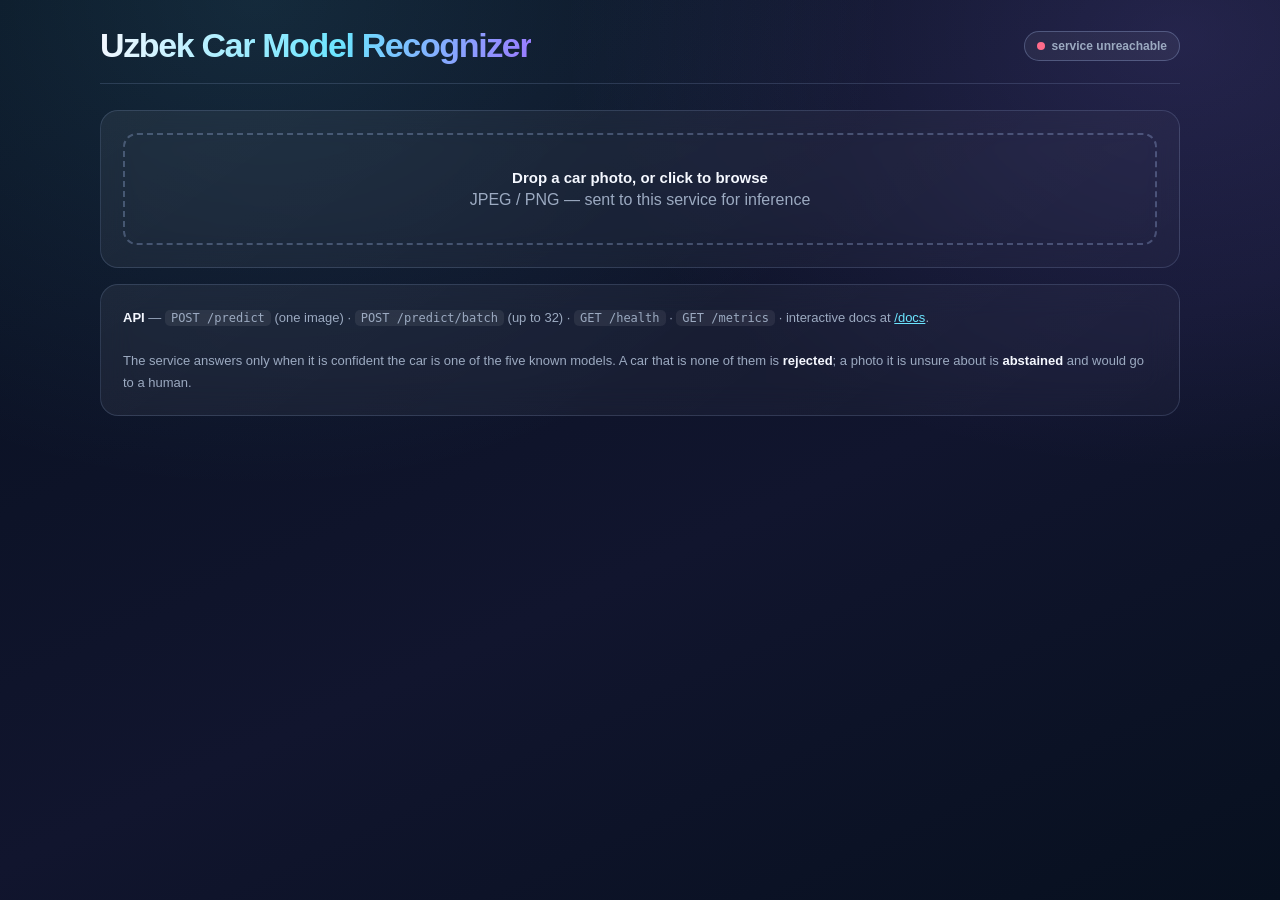
==== service/static/index.html @ d63c68ac "Add production FastAPI service (two-stage pipeline, GPU, Docker) Full backend so the recognizer runs" ====
<!doctype html>
<html lang="en">
<head>
<meta charset="utf-8">
<meta name="viewport" content="width=device-width,initial-scale=1">
<title>Uzbek Car Model Recognizer — Service</title>
<style>
:root{--bg:#07101f;--bg2:#11152e;--line:rgba(180,205,255,.16);--line2:rgba(180,205,255,.28);
--text:#f5f8ff;--muted:#9caac1;--acc:#6ce5ff;--acc2:#9a7bff;--acc3:#69f1b9;--warn:#ffc86b;--dan:#ff6b8b;--r:18px}
*{box-sizing:border-box}body{margin:0;font-family:Inter,ui-sans-serif,-apple-system,"Segoe UI",sans-serif;color:var(--text);
background:radial-gradient(900px 700px at 20% 0%,color-mix(in srgb,var(--acc) 12%,transparent),transparent 70%),
radial-gradient(880px 620px at 92% 4%,color-mix(in srgb,var(--acc2) 16%,transparent),transparent 70%),
linear-gradient(155deg,var(--bg),var(--bg2) 58%,var(--bg));background-attachment:fixed;min-height:100vh}
.wrap{width:min(1080px,calc(100% - 36px));margin:0 auto;padding:26px 0 60px}
header{display:flex;justify-content:space-between;align-items:center;gap:16px;flex-wrap:wrap;
padding-bottom:18px;border-bottom:1px solid var(--line);margin-bottom:26px}
h1{font-size:clamp(24px,3.2vw,34px);letter-spacing:-.04em;margin:0}
.grad{background:linear-gradient(105deg,var(--text),var(--acc) 55%,var(--acc2));-webkit-background-clip:text;background-clip:text;color:transparent}
.pill{display:inline-flex;align-items:center;gap:7px;padding:7px 12px;border-radius:999px;border:1px solid var(--line2);
background:rgba(255,255,255,.05);font-size:12px;font-weight:700;color:var(--muted)}
.dot{width:8px;height:8px;border-radius:50%;background:var(--dan)}.dot.ok{background:var(--acc3)}
.glass{border:1px solid var(--line);background:linear-gradient(145deg,rgba(255,255,255,.06),rgba(255,255,255,.025));
backdrop-filter:blur(16px);border-radius:var(--r);padding:22px;margin-bottom:16px}
.drop{border:2px dashed var(--line2);border-radius:14px;padding:34px 20px;text-align:center;cursor:pointer;color:var(--muted);transition:.2s}
.drop:hover,.drop.over{border-color:var(--acc);background:color-mix(in srgb,var(--acc) 7%,transparent);color:var(--text)}
.drop b{display:block;color:var(--text);font-size:15px;margin-bottom:5px}
input[type=file]{display:none}
.grid{display:grid;grid-template-columns:280px 1fr;gap:20px;align-items:start}
img.prev{width:100%;border-radius:12px;border:1px solid var(--line);display:block}
.verdict{border-radius:14px;padding:17px;border:1px solid var(--line);margin-bottom:15px}
.v-answer{background:color-mix(in srgb,var(--acc3) 12%,transparent);border-color:color-mix(in srgb,var(--acc3) 38%,transparent)}
.v-reject{background:color-mix(in srgb,var(--warn) 11%,transparent);border-color:color-mix(in srgb,var(--warn) 36%,transparent)}
.v-abstain{background:color-mix(in srgb,var(--acc2) 12%,transparent);border-color:color-mix(in srgb,var(--acc2) 38%,transparent)}
.v-no_car{background:color-mix(in srgb,var(--dan) 10%,transparent);border-color:color-mix(in srgb,var(--dan) 34%,transparent)}
.vlab{font-size:10px;letter-spacing:.14em;text-transform:uppercase;font-weight:900;color:var(--muted)}
.vmain{font-size:27px;font-weight:900;letter-spacing:-.04em;margin:6px 0 4px}
.vsub{font-size:13px;color:var(--muted);line-height:1.5}
.bar{margin-bottom:10px}.bl{display:flex;justify-content:space-between;font-size:12px;color:var(--muted);margin-bottom:5px}
.bl b{color:var(--text);font-variant-numeric:tabular-nums}
.bt{height:8px;border-radius:999px;background:rgba(255,255,255,.06);overflow:hidden}
.bf{height:100%;border-radius:inherit;background:linear-gradient(90deg,var(--acc),var(--acc2));transition:width .3s}
.bar.top .bf{background:linear-gradient(90deg,var(--acc3),var(--acc))}
.meta{margin-top:14px;padding-top:12px;border-top:1px solid var(--line);display:flex;gap:16px;flex-wrap:wrap;font-size:12px;color:var(--muted)}
.meta b{color:var(--text)}
.err{border-radius:12px;padding:13px;background:color-mix(in srgb,var(--dan) 10%,transparent);border:1px solid color-mix(in srgb,var(--dan) 34%,transparent);font-size:13px}
code{background:rgba(255,255,255,.07);padding:1px 6px;border-radius:5px;font-size:12px}
a{color:var(--acc)}
@media(max-width:720px){.grid{grid-template-columns:1fr}}
</style>
</head>
<body><div class="wrap">
<header>
  <h1><span class="grad">Uzbek Car Model Recognizer</span></h1>
  <span class="pill"><i class="dot" id="dot"></i><span id="status">connecting…</span></span>
</header>

<div class="glass">
  <div class="drop" id="drop"><b>Drop a car photo, or click to browse</b>JPEG / PNG — sent to this service for inference</div>
  <input type="file" id="file" accept="image/*">
  <div id="err"></div>
</div>

<div class="glass" id="out" style="display:none">
  <div class="grid">
    <div><img class="prev" id="prev" alt="uploaded photo"></div>
    <div>
      <div class="verdict" id="verdict">
        <div class="vlab" id="vlab"></div><div class="vmain" id="vmain"></div><div class="vsub" id="vsub"></div>
      </div>
      <div id="bars"></div>
      <div class="meta" id="meta"></div>
    </div>
  </div>
</div>

<div class="glass" style="color:var(--muted);font-size:13px;line-height:1.65">
  <b style="color:var(--text)">API</b> — <code>POST /predict</code> (one image) ·
  <code>POST /predict/batch</code> (up to 32) · <code>GET /health</code> · <code>GET /metrics</code> ·
  interactive docs at <a href="/docs">/docs</a>.<br><br>
  The service answers only when it is confident the car is one of the five known models. A car
  that is none of them is <b style="color:var(--text)">rejected</b>; a photo it is unsure about is
  <b style="color:var(--text)">abstained</b> and would go to a human.
</div>
</div>

<script>
const $=id=>document.getElementById(id);
const LABELS={answer:"Recognised",reject:"Rejected — outside the catalogue",
              abstain:"Abstained — routed to a human",no_car:"No car detected"};

fetch("/health").then(r=>r.json()).then(h=>{
  $("dot").className="dot"+(h.ready?" ok":"");
  const v=h.vram?` · ${h.vram.used_by_us_gb}/${h.vram.total_gb} GB VRAM`:"";
  $("status").textContent=(h.ready?"ready":"loading")+" · "+h.device+(h.fp16?" fp16":"")+v;
}).catch(()=>{$("status").textContent="service unreachable"});

const drop=$("drop");
drop.onclick=()=>$("file").click();
drop.addEventListener("dragover",e=>{e.preventDefault();drop.classList.add("over")});
drop.addEventListener("dragleave",()=>drop.classList.remove("over"));
drop.addEventListener("drop",e=>{e.preventDefault();drop.classList.remove("over");
  const f=e.dataTransfer.files[0]; if(f&&f.type.startsWith("image/")) send(f);});
$("file").onchange=e=>{if(e.target.files[0])send(e.target.files[0])};

async function send(file){
  $("err").innerHTML=""; $("prev").src=URL.createObjectURL(file);
  $("out").style.display="block";
  $("vlab").textContent="working"; $("vmain").textContent="…"; $("vsub").textContent="";
  $("bars").innerHTML=""; $("meta").innerHTML="";
  const fd=new FormData(); fd.append("file",file);
  try{
    const r=await fetch("/predict",{method:"POST",body:fd});
    const j=await r.json();
    if(!r.ok) throw new Error(j.detail||("HTTP "+r.status));
    render(j);
  }catch(e){
    $("out").style.display="none";
    $("err").innerHTML=`<div class="err">❌ ${e.message}</div>`;
  }
}

function render(j){
  $("verdict").className="verdict v-"+j.decision;
  $("vlab").textContent=LABELS[j.decision]||j.decision;
  $("vmain").textContent=j.display||(j.decision==="no_car"?"No car in this photo":"—");
  $("vsub").textContent=j.reason||"";
  const p=j.probabilities||{};
  const rows=Object.entries(p).sort((a,b)=>b[1]-a[1]);
  $("bars").innerHTML=rows.map(([k,v],i)=>`<div class="bar ${i===0?'top':''}">
    <div class="bl"><span>${k}</span><b>${(v*100).toFixed(1)}%</b></div>
    <div class="bt"><i class="bf" style="width:${(v*100).toFixed(2)}%;display:block"></i></div></div>`).join("");
  const t=j.timing_ms||{}, d=j.detection||{};
  $("meta").innerHTML=
    `<span>total <b>${t.total??"—"} ms</b></span>`+
    `<span>detect <b>${t.detect??"—"} ms</b></span>`+
    `<span>classify <b>${t.classify??"—"} ms</b></span>`+
    (d.score!=null?`<span>car box <b>${d.score}</b></span>`:"");
}
</script>
</body></html>
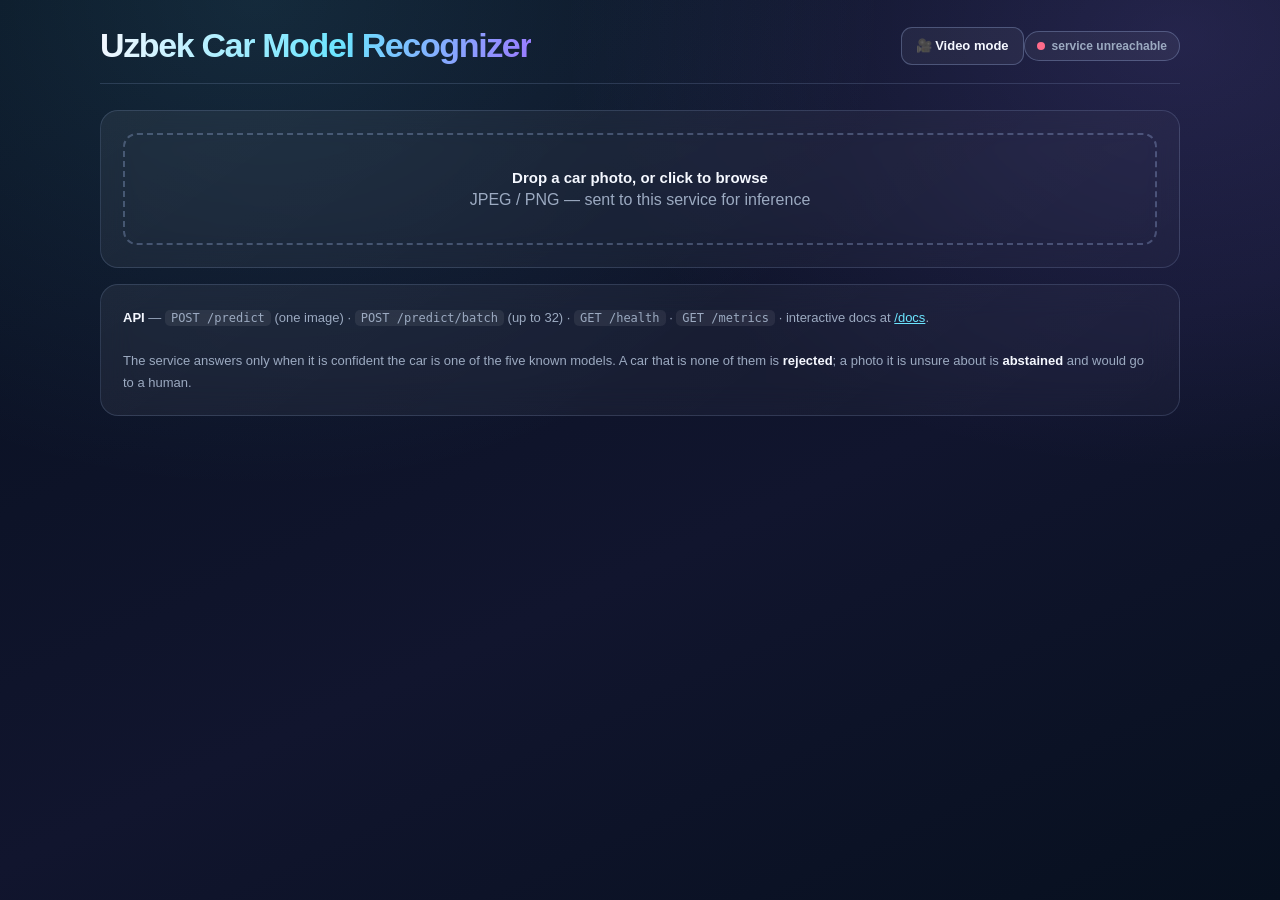
==== commit 6517ab22: "Add real-time video mode: tracking + temporal voting Extends the service from single photos to video" ====
--- a/service/static/index.html
+++ b/service/static/index.html
@@ -51,7 +51,7 @@
 <body><div class="wrap">
 <header>
   <h1><span class="grad">Uzbek Car Model Recognizer</span></h1>
-  <span class="pill"><i class="dot" id="dot"></i><span id="status">connecting…</span></span>
+  <div class="row" style="gap:10px"><a class="btn" href="/video" style="height:38px;padding:0 14px;border-radius:11px;border:1px solid var(--line2);background:rgba(255,255,255,.05);color:var(--text);text-decoration:none;font-weight:700;font-size:13px;display:inline-flex;align-items:center">🎥 Video mode</a><span class="pill"><i class="dot" id="dot"></i><span id="status">connecting…</span></span></div>
 </header>
 
 <div class="glass">
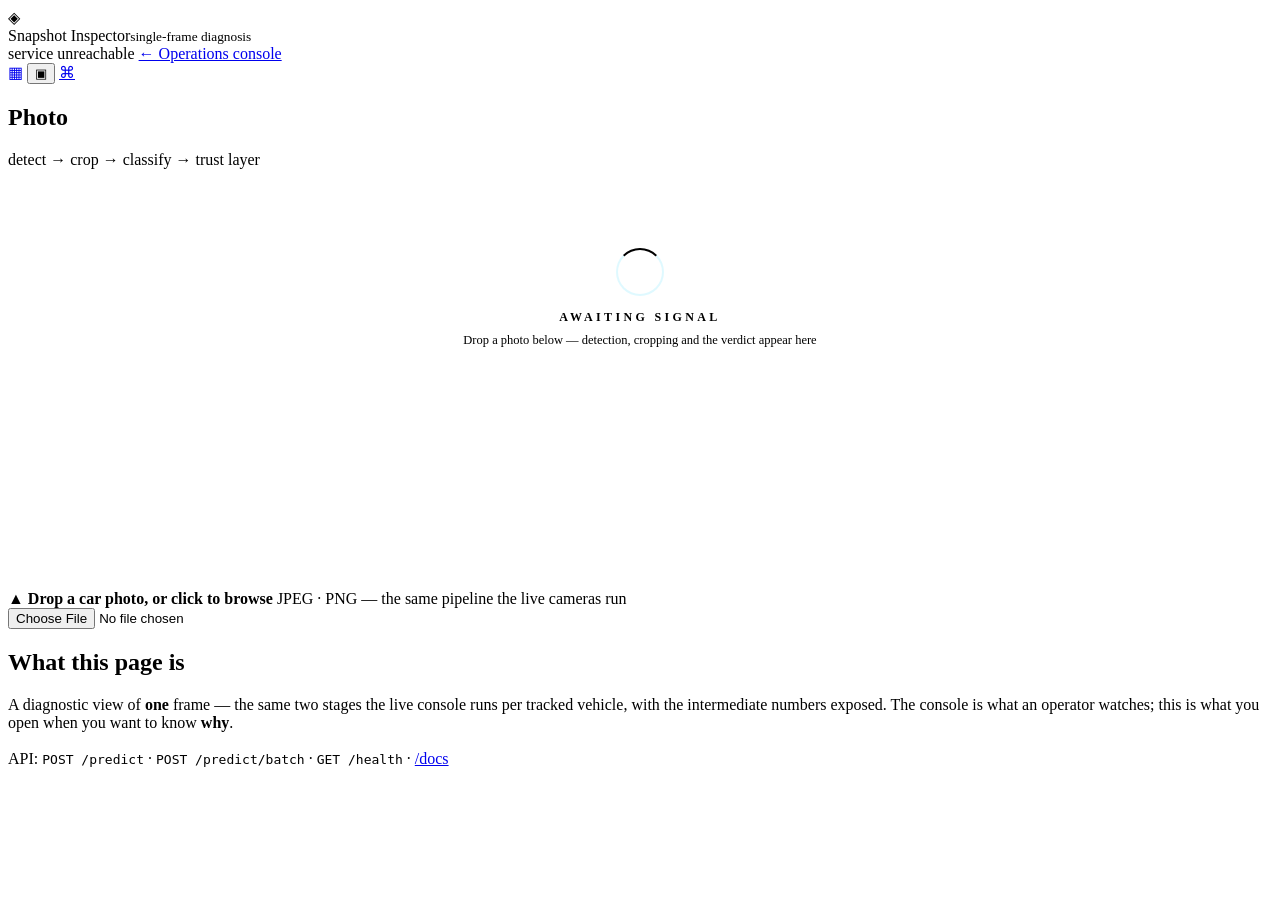
==== commit 3fc277ed: "Rebuild the UI as a stakeholder operations console The service had a developer UI — softmax bars, mi" ====
--- a/service/static/index.html
+++ b/service/static/index.html
@@ -3,138 +3,268 @@
 <head>
 <meta charset="utf-8">
 <meta name="viewport" content="width=device-width,initial-scale=1">
-<title>Uzbek Car Model Recognizer — Service</title>
+<title>Snapshot Inspector — Vehicle Intelligence</title>
+<link rel="icon" href="data:image/svg+xml,%3Csvg xmlns='http://www.w3.org/2000/svg' viewBox='0 0 32 32'%3E%3Crect width='32' height='32' rx='8' fill='%230b1322'/%3E%3Cpath d='M6 12h4M6 12v4M26 12h-4M26 12v4M6 20v-4M26 20v-4M6 20h4M26 20h-4' stroke='%236ce5ff' stroke-width='2.4' fill='none' stroke-linecap='round'/%3E%3Ccircle cx='16' cy='16' r='3.4' fill='%2369f1b9'/%3E%3C/svg%3E">
+<link rel="stylesheet" href="/static/theme.css">
 <style>
-:root{--bg:#07101f;--bg2:#11152e;--line:rgba(180,205,255,.16);--line2:rgba(180,205,255,.28);
---text:#f5f8ff;--muted:#9caac1;--acc:#6ce5ff;--acc2:#9a7bff;--acc3:#69f1b9;--warn:#ffc86b;--dan:#ff6b8b;--r:18px}
-*{box-sizing:border-box}body{margin:0;font-family:Inter,ui-sans-serif,-apple-system,"Segoe UI",sans-serif;color:var(--text);
-background:radial-gradient(900px 700px at 20% 0%,color-mix(in srgb,var(--acc) 12%,transparent),transparent 70%),
-radial-gradient(880px 620px at 92% 4%,color-mix(in srgb,var(--acc2) 16%,transparent),transparent 70%),
-linear-gradient(155deg,var(--bg),var(--bg2) 58%,var(--bg));background-attachment:fixed;min-height:100vh}
-.wrap{width:min(1080px,calc(100% - 36px));margin:0 auto;padding:26px 0 60px}
-header{display:flex;justify-content:space-between;align-items:center;gap:16px;flex-wrap:wrap;
-padding-bottom:18px;border-bottom:1px solid var(--line);margin-bottom:26px}
-h1{font-size:clamp(24px,3.2vw,34px);letter-spacing:-.04em;margin:0}
-.grad{background:linear-gradient(105deg,var(--text),var(--acc) 55%,var(--acc2));-webkit-background-clip:text;background-clip:text;color:transparent}
-.pill{display:inline-flex;align-items:center;gap:7px;padding:7px 12px;border-radius:999px;border:1px solid var(--line2);
-background:rgba(255,255,255,.05);font-size:12px;font-weight:700;color:var(--muted)}
-.dot{width:8px;height:8px;border-radius:50%;background:var(--dan)}.dot.ok{background:var(--acc3)}
-.glass{border:1px solid var(--line);background:linear-gradient(145deg,rgba(255,255,255,.06),rgba(255,255,255,.025));
-backdrop-filter:blur(16px);border-radius:var(--r);padding:22px;margin-bottom:16px}
-.drop{border:2px dashed var(--line2);border-radius:14px;padding:34px 20px;text-align:center;cursor:pointer;color:var(--muted);transition:.2s}
-.drop:hover,.drop.over{border-color:var(--acc);background:color-mix(in srgb,var(--acc) 7%,transparent);color:var(--text)}
-.drop b{display:block;color:var(--text);font-size:15px;margin-bottom:5px}
-input[type=file]{display:none}
-.grid{display:grid;grid-template-columns:280px 1fr;gap:20px;align-items:start}
-img.prev{width:100%;border-radius:12px;border:1px solid var(--line);display:block}
-.verdict{border-radius:14px;padding:17px;border:1px solid var(--line);margin-bottom:15px}
-.v-answer{background:color-mix(in srgb,var(--acc3) 12%,transparent);border-color:color-mix(in srgb,var(--acc3) 38%,transparent)}
-.v-reject{background:color-mix(in srgb,var(--warn) 11%,transparent);border-color:color-mix(in srgb,var(--warn) 36%,transparent)}
-.v-abstain{background:color-mix(in srgb,var(--acc2) 12%,transparent);border-color:color-mix(in srgb,var(--acc2) 38%,transparent)}
-.v-no_car{background:color-mix(in srgb,var(--dan) 10%,transparent);border-color:color-mix(in srgb,var(--dan) 34%,transparent)}
-.vlab{font-size:10px;letter-spacing:.14em;text-transform:uppercase;font-weight:900;color:var(--muted)}
-.vmain{font-size:27px;font-weight:900;letter-spacing:-.04em;margin:6px 0 4px}
-.vsub{font-size:13px;color:var(--muted);line-height:1.5}
-.bar{margin-bottom:10px}.bl{display:flex;justify-content:space-between;font-size:12px;color:var(--muted);margin-bottom:5px}
-.bl b{color:var(--text);font-variant-numeric:tabular-nums}
-.bt{height:8px;border-radius:999px;background:rgba(255,255,255,.06);overflow:hidden}
-.bf{height:100%;border-radius:inherit;background:linear-gradient(90deg,var(--acc),var(--acc2));transition:width .3s}
-.bar.top .bf{background:linear-gradient(90deg,var(--acc3),var(--acc))}
-.meta{margin-top:14px;padding-top:12px;border-top:1px solid var(--line);display:flex;gap:16px;flex-wrap:wrap;font-size:12px;color:var(--muted)}
-.meta b{color:var(--text)}
-.err{border-radius:12px;padding:13px;background:color-mix(in srgb,var(--dan) 10%,transparent);border:1px solid color-mix(in srgb,var(--dan) 34%,transparent);font-size:13px}
-code{background:rgba(255,255,255,.07);padding:1px 6px;border-radius:5px;font-size:12px}
-a{color:var(--acc)}
-@media(max-width:720px){.grid{grid-template-columns:1fr}}
+  main{grid-template-columns:minmax(0,1fr) 400px}
+  .canvaswrap{position:relative;background:#03070f;display:grid;place-items:center;
+              min-height:300px;padding:10px}
+  .canvaswrap canvas{max-width:100%;max-height:62vh;width:auto;height:auto;display:block;
+              border-radius:8px}
+  .verdict{padding:16px;border-radius:var(--r-sm);border:1px solid var(--line);
+           background:rgba(255,255,255,.02);transition:.3s}
+  .verdict.answer {border-color:rgba(105,241,185,.42);background:rgba(105,241,185,.09)}
+  .verdict.reject {border-color:rgba(255,200,107,.42);background:rgba(255,200,107,.09)}
+  .verdict.abstain{border-color:rgba(154,123,255,.42);background:rgba(154,123,255,.09)}
+  .verdict.no_car {border-color:rgba(255,107,139,.38);background:rgba(255,107,139,.08)}
+  .vlab{font-size:10px;letter-spacing:.15em;text-transform:uppercase;font-weight:800;color:var(--muted)}
+  .vmain{font-size:26px;font-weight:800;letter-spacing:-.04em;margin:7px 0 5px}
+  .vsub{font-size:12.5px;color:var(--muted);line-height:1.6}
+  .bar{margin-bottom:9px}
+  .bl{display:flex;justify-content:space-between;font-size:11.5px;color:var(--muted);margin-bottom:5px}
+  .bl b{color:var(--text);font-variant-numeric:tabular-nums;font-family:var(--mono)}
+  .bt{height:6px;border-radius:999px;background:rgba(255,255,255,.06);overflow:hidden}
+  .bf{display:block;height:100%;border-radius:inherit;width:0;
+      background:linear-gradient(90deg,var(--sys),var(--esc));transition:width .6s cubic-bezier(.22,1,.36,1)}
+  .bar.top .bf{background:linear-gradient(90deg,var(--ok),var(--sys))}
+  .stage.idle{aspect-ratio:21/7;display:grid;place-items:center;border-bottom:1px solid var(--line)}
+  .idlemsg{text-align:center;z-index:1}
+  .idlemsg .t{font-size:12px;font-weight:800;letter-spacing:.28em;text-transform:uppercase;color:var(--dim)}
+  .idlemsg .s{font-size:12.5px;color:var(--dim);margin-top:8px}
+  .idlemsg .ring{width:44px;height:44px;margin:0 auto 14px;border-radius:50%;
+    border:2px solid rgba(108,229,255,.22);border-top-color:var(--sys);animation:spin 1.5s linear infinite}
+  @keyframes spin{to{transform:rotate(360deg)}}
+  .tmg{display:flex;gap:8px;flex-wrap:wrap;margin-top:12px}
 </style>
 </head>
-<body><div class="wrap">
-<header>
-  <h1><span class="grad">Uzbek Car Model Recognizer</span></h1>
-  <div class="row" style="gap:10px"><a class="btn" href="/video" style="height:38px;padding:0 14px;border-radius:11px;border:1px solid var(--line2);background:rgba(255,255,255,.05);color:var(--text);text-decoration:none;font-weight:700;font-size:13px;display:inline-flex;align-items:center">🎥 Video mode</a><span class="pill"><i class="dot" id="dot"></i><span id="status">connecting…</span></span></div>
-</header>
-
-<div class="glass">
-  <div class="drop" id="drop"><b>Drop a car photo, or click to browse</b>JPEG / PNG — sent to this service for inference</div>
-  <input type="file" id="file" accept="image/*">
-  <div id="err"></div>
+<body>
+<div class="app">
+  <div class="brandbox"><div class="mark">◈</div></div>
+  <header class="topbar">
+    <div class="wordmark">Snapshot Inspector<small>single-frame diagnosis</small></div>
+    <div style="flex:1"></div>
+    <span class="chip" id="devChip"><i class="dot" id="devDot"></i><span id="devTxt">connecting…</span></span>
+    <a class="btn sm" href="/">← Operations console</a>
+  </header>
+  <nav class="rail">
+    <a href="/" data-tip="Live operations">▦</a>
+    <button class="on" data-tip="Snapshot inspector">▣</button>
+    <a href="/docs" data-tip="API reference">⌘</a>
+  </nav>
+
+  <main>
+    <div class="stack">
+      <div class="panel">
+        <div class="phead"><h2>Photo</h2><div class="sp"></div>
+          <span class="chip">detect → crop → classify → trust layer</span></div>
+        <div class="stage idle">
+          <div class="idlemsg"><div class="ring"></div>
+            <div class="t">Awaiting signal</div>
+            <div class="s">Drop a photo below — detection, cropping and the verdict appear here</div></div>
+          <div class="fx"><div class="scan"></div><div class="vig"></div>
+            <span class="tick tl"></span><span class="tick tr"></span>
+            <span class="tick bl"></span><span class="tick br"></span></div>
+        </div>
+        <div class="pbody">
+          <div class="drop" id="drop"><b>▲ Drop a car photo, or click to browse</b>
+            JPEG · PNG — the same pipeline the live cameras run</div>
+          <input type="file" id="file" accept="image/*">
+          <div id="err"></div>
+        </div>
+      </div>
+
+      <div class="panel" id="stagePanel" style="display:none">
+        <div class="phead"><h2>Detection</h2><div class="sp"></div>
+          <span class="chip" id="boxChip">—</span></div>
+        <div class="canvaswrap"><canvas id="cv"></canvas></div>
+        <div class="stagebar">
+          <span class="legend"><span><i style="background:var(--sys)"></i>stage 1 — YOLO11s finds the car</span></span>
+          <div style="flex:1"></div><span id="tmeta"></span>
+        </div>
+      </div>
+    </div>
+
+    <div class="stack">
+      <div class="panel" id="resPanel" style="display:none">
+        <div class="phead"><h2>Verdict</h2></div>
+        <div class="pbody">
+          <div class="verdict" id="verdict">
+            <div class="vlab" id="vlab"></div>
+            <div class="vmain" id="vmain"></div>
+            <div class="vsub" id="vsub"></div>
+          </div>
+          <div class="tmg" id="tmg"></div>
+        </div>
+      </div>
+      <div class="panel" id="probPanel" style="display:none">
+        <div class="phead"><h2>Calibrated probabilities</h2><div class="sp"></div>
+          <span class="chip" id="thrChip">—</span></div>
+        <div class="pbody"><div id="bars"></div>
+          <div class="note" style="margin-top:6px">Temperature-scaled, so the number means what it
+            says: across the sealed test, photos scored at <b>90%</b> really were right about 90% of
+            the time.</div></div>
+      </div>
+      <div class="panel">
+        <div class="phead"><h2>What this page is</h2></div>
+        <div class="pbody"><div class="note">A diagnostic view of <b>one</b> frame — the same two
+          stages the live console runs per tracked vehicle, with the intermediate numbers exposed.
+          The console is what an operator watches; this is what you open when you want to know
+          <b>why</b>.<br><br>API: <code>POST /predict</code> · <code>POST /predict/batch</code> ·
+          <code>GET /health</code> · <a href="/docs">/docs</a></div></div>
+      </div>
+    </div>
+  </main>
 </div>
 
-<div class="glass" id="out" style="display:none">
-  <div class="grid">
-    <div><img class="prev" id="prev" alt="uploaded photo"></div>
-    <div>
-      <div class="verdict" id="verdict">
-        <div class="vlab" id="vlab"></div><div class="vmain" id="vmain"></div><div class="vsub" id="vsub"></div>
-      </div>
-      <div id="bars"></div>
-      <div class="meta" id="meta"></div>
-    </div>
-  </div>
-</div>
-
-<div class="glass" style="color:var(--muted);font-size:13px;line-height:1.65">
-  <b style="color:var(--text)">API</b> — <code>POST /predict</code> (one image) ·
-  <code>POST /predict/batch</code> (up to 32) · <code>GET /health</code> · <code>GET /metrics</code> ·
-  interactive docs at <a href="/docs">/docs</a>.<br><br>
-  The service answers only when it is confident the car is one of the five known models. A car
-  that is none of them is <b style="color:var(--text)">rejected</b>; a photo it is unsure about is
-  <b style="color:var(--text)">abstained</b> and would go to a human.
-</div>
-</div>
-
 <script>
-const $=id=>document.getElementById(id);
-const LABELS={answer:"Recognised",reject:"Rejected — outside the catalogue",
-              abstain:"Abstained — routed to a human",no_car:"No car detected"};
-
-fetch("/health").then(r=>r.json()).then(h=>{
-  $("dot").className="dot"+(h.ready?" ok":"");
-  const v=h.vram?` · ${h.vram.used_by_us_gb}/${h.vram.total_gb} GB VRAM`:"";
-  $("status").textContent=(h.ready?"ready":"loading")+" · "+h.device+(h.fp16?" fp16":"")+v;
-}).catch(()=>{$("status").textContent="service unreachable"});
-
-const drop=$("drop");
-drop.onclick=()=>$("file").click();
-drop.addEventListener("dragover",e=>{e.preventDefault();drop.classList.add("over")});
-drop.addEventListener("dragleave",()=>drop.classList.remove("over"));
-drop.addEventListener("drop",e=>{e.preventDefault();drop.classList.remove("over");
-  const f=e.dataTransfer.files[0]; if(f&&f.type.startsWith("image/")) send(f);});
-$("file").onchange=e=>{if(e.target.files[0])send(e.target.files[0])};
-
-async function send(file){
-  $("err").innerHTML=""; $("prev").src=URL.createObjectURL(file);
-  $("out").style.display="block";
-  $("vlab").textContent="working"; $("vmain").textContent="…"; $("vsub").textContent="";
-  $("bars").innerHTML=""; $("meta").innerHTML="";
-  const fd=new FormData(); fd.append("file",file);
-  try{
-    const r=await fetch("/predict",{method:"POST",body:fd});
-    const j=await r.json();
-    if(!r.ok) throw new Error(j.detail||("HTTP "+r.status));
+const $ = id => document.getElementById(id);
+const LABELS = {answer:"Identified", reject:"Outside the catalogue",
+                abstain:"Sent to staff", no_car:"No vehicle found"};
+const COLOR  = {answer:"#69f1b9", reject:"#ffc86b", abstain:"#9a7bff",
+                no_car:"#ff6b8b", pending:"#6ce5ff"};
+let THR = null;
+
+fetch("/health").then(r => r.json()).then(h => {
+  $("devDot").className = "dot" + (h.ready ? " ok" : "");
+  const gpu = h.gpu ? h.gpu.replace(/NVIDIA GeForce /, "") : (h.device || "cpu").toUpperCase();
+  $("devTxt").textContent = gpu + (h.fp16 ? " · fp16" : "");
+  THR = h.abstain_threshold;
+  if (THR) $("thrChip").textContent = `answer above ${(THR * 100).toFixed(1)}%`;
+}).catch(() => $("devTxt").textContent = "service unreachable");
+
+const drop = $("drop");
+drop.onclick = () => $("file").click();
+drop.addEventListener("dragover", e => { e.preventDefault(); drop.classList.add("over"); });
+drop.addEventListener("dragleave", () => drop.classList.remove("over"));
+drop.addEventListener("drop", e => {
+  e.preventDefault(); drop.classList.remove("over");
+  const f = e.dataTransfer.files[0];
+  if (f && f.type.startsWith("image/")) send(f);
+});
+$("file").onchange = e => e.target.files[0] && send(e.target.files[0]);
+
+let img = null, anim = null;
+
+if (!CanvasRenderingContext2D.prototype.roundRect) {      // Firefox < 112, older Safari
+  CanvasRenderingContext2D.prototype.roundRect = function (x, y, w, h, r) {
+    r = Math.min(r, w / 2, h / 2);
+    this.moveTo(x + r, y); this.arcTo(x + w, y, x + w, y + h, r);
+    this.arcTo(x + w, y + h, x, y + h, r); this.arcTo(x, y + h, x, y, r);
+    this.arcTo(x, y, x + w, y, r); this.closePath(); return this;
+  };
+}
+
+async function send(file) {
+  $("err").innerHTML = "";
+  img = new Image();
+  img.onload = () => {
+    document.querySelector(".stage.idle").style.display = "none";
+    $("stagePanel").style.display = ""; animate(null);
+  };
+  img.src = URL.createObjectURL(file);
+
+  const fd = new FormData(); fd.append("file", file);
+  try {
+    const r = await fetch("/predict", { method: "POST", body: fd });
+    const j = await r.json();
+    if (!r.ok) throw new Error(j.detail || ("HTTP " + r.status));
     render(j);
-  }catch(e){
-    $("out").style.display="none";
-    $("err").innerHTML=`<div class="err">❌ ${e.message}</div>`;
+  } catch (e) {
+    $("resPanel").style.display = $("probPanel").style.display = "none";
+    $("err").innerHTML = `<div class="err">⚠ ${e.message}</div>`;
   }
 }
 
-function render(j){
-  $("verdict").className="verdict v-"+j.decision;
-  $("vlab").textContent=LABELS[j.decision]||j.decision;
-  $("vmain").textContent=j.display||(j.decision==="no_car"?"No car in this photo":"—");
-  $("vsub").textContent=j.reason||"";
-  const p=j.probabilities||{};
-  const rows=Object.entries(p).sort((a,b)=>b[1]-a[1]);
-  $("bars").innerHTML=rows.map(([k,v],i)=>`<div class="bar ${i===0?'top':''}">
-    <div class="bl"><span>${k}</span><b>${(v*100).toFixed(1)}%</b></div>
-    <div class="bt"><i class="bf" style="width:${(v*100).toFixed(2)}%;display:block"></i></div></div>`).join("");
-  const t=j.timing_ms||{}, d=j.detection||{};
-  $("meta").innerHTML=
-    `<span>total <b>${t.total??"—"} ms</b></span>`+
-    `<span>detect <b>${t.detect??"—"} ms</b></span>`+
-    `<span>classify <b>${t.classify??"—"} ms</b></span>`+
-    (d.score!=null?`<span>car box <b>${d.score}</b></span>`:"");
+/* Draw the photo and lock the bracket onto the box the detector actually returned.
+   The animation is honest: it only ever draws coordinates the server sent back. */
+function animate(pred) {
+  cancelAnimationFrame(anim);
+  const c = $("cv"), x = c.getContext("2d");
+  const W = Math.min(img.naturalWidth, 1280), s = W / img.naturalWidth;
+  c.width = W; c.height = Math.round(img.naturalHeight * s);
+  const box = pred?.detection?.box;
+  const col = COLOR[pred?.decision] || COLOR.pending;
+  const start = performance.now();
+
+  (function frame(now) {
+    const el = (now - start) / 1000;
+    x.drawImage(img, 0, 0, c.width, c.height);
+    if (!box && pred) return;                     // server answered "no car" — leave the photo clean
+    if (!box) {                                   // waiting on the server — sweep the frame
+      const p = (el % 1.6) / 1.6, y = p * c.height;
+      const g = x.createLinearGradient(0, y - c.height * .3, 0, y);
+      g.addColorStop(0, "rgba(108,229,255,0)"); g.addColorStop(1, "rgba(108,229,255,.28)");
+      x.fillStyle = g; x.fillRect(0, y - c.height * .3, c.width, c.height * .3);
+      x.strokeStyle = "#6ce5ff"; x.lineWidth = 1.5;
+      x.beginPath(); x.moveTo(0, y); x.lineTo(c.width, y); x.stroke();
+      anim = requestAnimationFrame(frame); return;
+    }
+    const [bx1, by1, bx2, by2] = box.map(v => v * s);
+    const k = Math.min(el / .55, 1), e = 1 - Math.pow(1 - k, 3);
+    const grow = Math.min(bx2 - bx1, by2 - by1) * .18 * (1 - e);
+    const X1 = bx1 - grow, Y1 = by1 - grow, X2 = bx2 + grow, Y2 = by2 + grow;
+
+    x.fillStyle = "rgba(3,7,15,.5)";              // dim everything that is not the car
+    x.fillRect(0, 0, c.width, c.height);
+    x.save(); x.beginPath(); x.rect(bx1, by1, bx2 - bx1, by2 - by1); x.clip();
+    x.drawImage(img, 0, 0, c.width, c.height); x.restore();
+
+    if (k < 1) {                                  // brief colour wash at the instant of lock
+      x.globalAlpha = .22 * (1 - k); x.fillStyle = col;
+      x.fillRect(bx1, by1, bx2 - bx1, by2 - by1); x.globalAlpha = 1;
+    }
+
+    const L = Math.min(X2 - X1, Y2 - Y1) * .24;
+    x.strokeStyle = col; x.lineWidth = 2.5; x.lineCap = "round";
+    for (const [cx, cy, dx, dy] of [[X1,Y1,1,1],[X2,Y1,-1,1],[X1,Y2,1,-1],[X2,Y2,-1,-1]]) {
+      x.beginPath(); x.moveTo(cx + dx * L, cy); x.lineTo(cx, cy); x.lineTo(cx, cy + dy * L); x.stroke();
+    }
+    if (k >= 1 && pred.display) {                 // label card, matching the in-video chip
+      const pad = 9, fh = 17;
+      x.font = "700 17px Inter, Segoe UI, sans-serif";
+      const tw = x.measureText(pred.display).width;
+      const cw = Math.max(tw + pad * 2 + 6, 150), chh = fh + pad * 2 + 8;
+      let cyv = Y1 - chh - 8; if (cyv < 4) cyv = Y1 + 6;
+      x.fillStyle = "rgba(10,16,28,.92)";
+      x.beginPath(); x.roundRect(X1, cyv, cw, chh, 8); x.fill();
+      x.strokeStyle = col; x.lineWidth = 1; x.stroke();
+      x.fillStyle = col; x.beginPath(); x.roundRect(X1, cyv + 4, 4, chh - 8, 2); x.fill();
+      x.fillStyle = "#f6f9ff"; x.fillText(pred.display, X1 + pad + 6, cyv + pad + fh - 3);
+      if (pred.confidence != null) {
+        x.fillStyle = "rgba(255,255,255,.18)";
+        x.fillRect(X1 + pad + 6, cyv + chh - pad - 1, cw - pad * 2 - 6, 3);
+        x.fillStyle = col;
+        x.fillRect(X1 + pad + 6, cyv + chh - pad - 1, (cw - pad * 2 - 6) * pred.confidence, 3);
+      }
+    }
+    if (k < 1) anim = requestAnimationFrame(frame);
+  })(start);
+}
+
+function render(j) {
+  animate(j);
+  $("resPanel").style.display = ""; $("probPanel").style.display = "";
+  $("verdict").className = "verdict " + j.decision;
+  $("vlab").textContent  = LABELS[j.decision] || j.decision;
+  $("vmain").textContent = j.display || (j.decision === "no_car" ? "No vehicle in this photo"
+                                       : j.decision === "abstain" ? "Not confident enough" : "—");
+  $("vsub").textContent  = j.reason || "";
+
+  const rows = Object.entries(j.probabilities || {}).sort((a, b) => b[1] - a[1]);
+  $("bars").innerHTML = rows.map(([k, v], i) => `<div class="bar ${i ? "" : "top"}">
+      <div class="bl"><span>${k}</span><b>${(v * 100).toFixed(1)}%</b></div>
+      <div class="bt"><i class="bf" data-w="${(v * 100).toFixed(2)}"></i></div></div>`).join("");
+  requestAnimationFrame(() =>
+    $("bars").querySelectorAll(".bf").forEach(b => b.style.width = b.dataset.w + "%"));
+  $("probPanel").style.display = rows.length ? "" : "none";
+
+  const t = j.timing_ms || {}, d = j.detection || {};
+  $("tmg").innerHTML = [["total", t.total], ["detect", t.detect], ["classify", t.classify]]
+    .filter(([, v]) => v != null).map(([k, v]) => `<span class="chip">${k} <b>${v} ms</b></span>`).join("");
+  $("tmeta").textContent = t.total != null ? `${t.total} ms end to end` : "";
+  $("boxChip").textContent = d.score != null ? `car detected · ${(d.score * 100).toFixed(0)}%`
+                           : d.found === false ? "no car found" : "whole frame";
 }
 </script>
 </body></html>
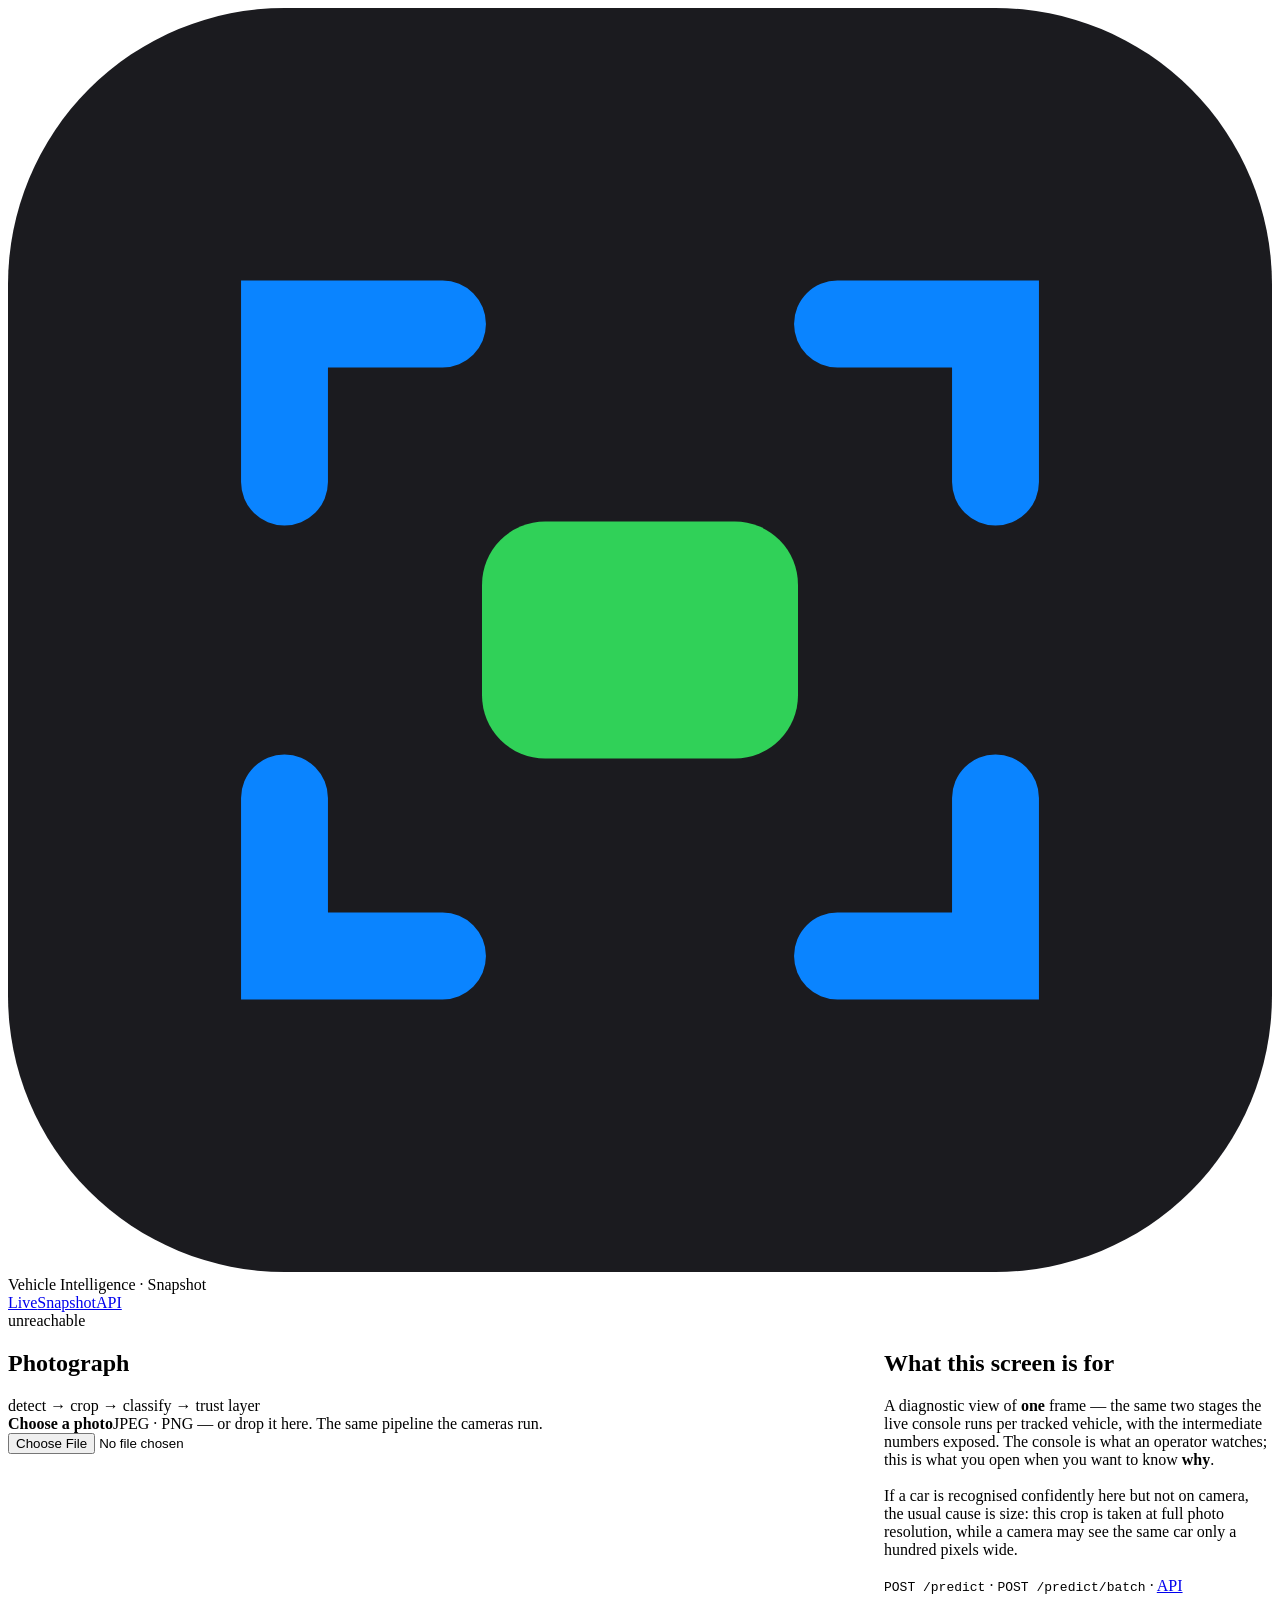
==== commit c09a8283: "Fix camera-mode recognition; redesign the UI Recognition ----------- A car recognised at 99% from a " ====
--- a/service/static/index.html
+++ b/service/static/index.html
@@ -3,268 +3,295 @@
 <head>
 <meta charset="utf-8">
 <meta name="viewport" content="width=device-width,initial-scale=1">
-<title>Snapshot Inspector — Vehicle Intelligence</title>
-<link rel="icon" href="data:image/svg+xml,%3Csvg xmlns='http://www.w3.org/2000/svg' viewBox='0 0 32 32'%3E%3Crect width='32' height='32' rx='8' fill='%230b1322'/%3E%3Cpath d='M6 12h4M6 12v4M26 12h-4M26 12v4M6 20v-4M26 20v-4M6 20h4M26 20h-4' stroke='%236ce5ff' stroke-width='2.4' fill='none' stroke-linecap='round'/%3E%3Ccircle cx='16' cy='16' r='3.4' fill='%2369f1b9'/%3E%3C/svg%3E">
+<title>Vehicle Intelligence — Snapshot</title>
+<link rel="icon" href="data:image/svg+xml,%3Csvg xmlns='http://www.w3.org/2000/svg' viewBox='0 0 32 32'%3E%3Crect width='32' height='32' rx='7' fill='%23141416'/%3E%3Cpath d='M7 12V8h4M25 12V8h-4M7 20v4h4M25 20v4h-4' stroke='%230a84ff' stroke-width='2.2' fill='none' stroke-linecap='round'/%3E%3Crect x='12' y='13' width='8' height='6' rx='1.6' fill='%2330d158'/%3E%3C/svg%3E">
 <link rel="stylesheet" href="/static/theme.css">
 <style>
-  main{grid-template-columns:minmax(0,1fr) 400px}
-  .canvaswrap{position:relative;background:#03070f;display:grid;place-items:center;
-              min-height:300px;padding:10px}
-  .canvaswrap canvas{max-width:100%;max-height:62vh;width:auto;height:auto;display:block;
-              border-radius:8px}
-  .verdict{padding:16px;border-radius:var(--r-sm);border:1px solid var(--line);
-           background:rgba(255,255,255,.02);transition:.3s}
-  .verdict.answer {border-color:rgba(105,241,185,.42);background:rgba(105,241,185,.09)}
-  .verdict.reject {border-color:rgba(255,200,107,.42);background:rgba(255,200,107,.09)}
-  .verdict.abstain{border-color:rgba(154,123,255,.42);background:rgba(154,123,255,.09)}
-  .verdict.no_car {border-color:rgba(255,107,139,.38);background:rgba(255,107,139,.08)}
-  .vlab{font-size:10px;letter-spacing:.15em;text-transform:uppercase;font-weight:800;color:var(--muted)}
-  .vmain{font-size:26px;font-weight:800;letter-spacing:-.04em;margin:7px 0 5px}
-  .vsub{font-size:12.5px;color:var(--muted);line-height:1.6}
-  .bar{margin-bottom:9px}
-  .bl{display:flex;justify-content:space-between;font-size:11.5px;color:var(--muted);margin-bottom:5px}
-  .bl b{color:var(--text);font-variant-numeric:tabular-nums;font-family:var(--mono)}
-  .bt{height:6px;border-radius:999px;background:rgba(255,255,255,.06);overflow:hidden}
-  .bf{display:block;height:100%;border-radius:inherit;width:0;
-      background:linear-gradient(90deg,var(--sys),var(--esc));transition:width .6s cubic-bezier(.22,1,.36,1)}
-  .bar.top .bf{background:linear-gradient(90deg,var(--ok),var(--sys))}
-  .stage.idle{aspect-ratio:21/7;display:grid;place-items:center;border-bottom:1px solid var(--line)}
-  .idlemsg{text-align:center;z-index:1}
-  .idlemsg .t{font-size:12px;font-weight:800;letter-spacing:.28em;text-transform:uppercase;color:var(--dim)}
-  .idlemsg .s{font-size:12.5px;color:var(--dim);margin-top:8px}
-  .idlemsg .ring{width:44px;height:44px;margin:0 auto 14px;border-radius:50%;
-    border:2px solid rgba(108,229,255,.22);border-top-color:var(--sys);animation:spin 1.5s linear infinite}
-  @keyframes spin{to{transform:rotate(360deg)}}
-  .tmg{display:flex;gap:8px;flex-wrap:wrap;margin-top:12px}
+  .grid{display:grid;gap:16px;grid-template-columns:minmax(0,1fr) 388px}
+  @media(max-width:1150px){.grid{grid-template-columns:minmax(0,1fr)}}
+  .col{display:flex;flex-direction:column;gap:16px;min-width:0}
+  .canvaswrap{position:relative;background:#000;display:grid;place-items:center;padding:14px;
+    min-height:280px}
+  .canvaswrap canvas{max-width:100%;max-height:60vh;width:auto;height:auto;display:block;
+    border-radius:8px}
+  .phase{position:absolute;top:16px;left:16px;display:flex;align-items:center;gap:8px;
+    padding:6px 11px;border-radius:7px;background:rgba(20,20,22,.82);backdrop-filter:blur(12px);
+    border:1px solid var(--hair-2);font:600 11px/1 var(--mono);letter-spacing:.06em;
+    text-transform:uppercase;transition:.3s var(--spring)}
+  .phase i{width:6px;height:6px;border-radius:50%;background:var(--blue);
+    animation:blink 1.1s ease-in-out infinite}
+  .verdict{padding:18px;border-radius:var(--r-sm);border:1px solid var(--hair);
+    background:var(--surface-2);transition:.4s var(--spring)}
+  .verdict.answer{border-color:rgba(48,209,88,.36);background:rgba(48,209,88,.07)}
+  .verdict.reject{border-color:rgba(255,159,10,.36);background:rgba(255,159,10,.07)}
+  .verdict.abstain{border-color:rgba(191,90,242,.36);background:rgba(191,90,242,.07)}
+  .verdict.no_car{border-color:rgba(255,69,58,.32);background:rgba(255,69,58,.06)}
+  .vlab{font-size:11px;font-weight:600;color:var(--fg-3);letter-spacing:.02em}
+  .vmain{font-size:26px;font-weight:600;letter-spacing:-.035em;margin:6px 0 5px}
+  .vsub{font-size:12.5px;color:var(--fg-2);line-height:1.55}
+  .prow{margin-bottom:12px}
+  .bl{display:flex;justify-content:space-between;font-size:12px;color:var(--fg-2);margin-bottom:6px}
+  .bl b{color:var(--fg);font-family:var(--mono);font-variant-numeric:tabular-nums;font-weight:600}
+  .bt{height:3px;border-radius:2px;background:var(--surface-2);overflow:hidden}
+  .bf{display:block;height:100%;width:0;background:var(--fg-3);
+      transition:width .8s var(--spring)}
+  .prow.top .bf{background:var(--green)}
+  .tmg{display:flex;gap:7px;flex-wrap:wrap;margin-top:14px}
 </style>
 </head>
 <body>
-<div class="app">
-  <div class="brandbox"><div class="mark">◈</div></div>
-  <header class="topbar">
-    <div class="wordmark">Snapshot Inspector<small>single-frame diagnosis</small></div>
-    <div style="flex:1"></div>
-    <span class="chip" id="devChip"><i class="dot" id="devDot"></i><span id="devTxt">connecting…</span></span>
-    <a class="btn sm" href="/">← Operations console</a>
-  </header>
-  <nav class="rail">
-    <a href="/" data-tip="Live operations">▦</a>
-    <button class="on" data-tip="Snapshot inspector">▣</button>
-    <a href="/docs" data-tip="API reference">⌘</a>
-  </nav>
-
-  <main>
-    <div class="stack">
-      <div class="panel">
-        <div class="phead"><h2>Photo</h2><div class="sp"></div>
-          <span class="chip">detect → crop → classify → trust layer</span></div>
-        <div class="stage idle">
-          <div class="idlemsg"><div class="ring"></div>
-            <div class="t">Awaiting signal</div>
-            <div class="s">Drop a photo below — detection, cropping and the verdict appear here</div></div>
-          <div class="fx"><div class="scan"></div><div class="vig"></div>
-            <span class="tick tl"></span><span class="tick tr"></span>
-            <span class="tick bl"></span><span class="tick br"></span></div>
-        </div>
-        <div class="pbody">
-          <div class="drop" id="drop"><b>▲ Drop a car photo, or click to browse</b>
-            JPEG · PNG — the same pipeline the live cameras run</div>
+
+<header class="bar">
+  <div class="brand">
+    <svg class="mark" viewBox="0 0 32 32"><rect width="32" height="32" rx="7" fill="#1b1b1f"/>
+      <path d="M7 12V8h4M25 12V8h-4M7 20v4h4M25 20v4h-4" stroke="#0a84ff" stroke-width="2.2"
+            fill="none" stroke-linecap="round"/>
+      <rect x="12" y="13" width="8" height="6" rx="1.6" fill="#30d158"/></svg>
+    <div class="n">Vehicle Intelligence <span>· Snapshot</span></div>
+  </div>
+  <div style="flex:1"></div>
+  <nav class="seg"><a href="/">Live</a><a href="/photo" aria-current="page">Snapshot</a><a href="/docs">API</a></nav>
+  <div style="flex:1"></div>
+  <span class="tag"><i class="led" id="devLed"></i><span id="devTxt">connecting</span></span>
+</header>
+
+<div class="wrap">
+  <div class="grid">
+    <div class="col">
+      <section class="card" style="--i:0">
+        <div class="ch"><h2>Photograph</h2><div class="sp"></div>
+          <span class="tag">detect → crop → classify → trust layer</span></div>
+        <div class="cb">
+          <div class="drop" id="drop"><b>Choose a photo</b>JPEG · PNG — or drop it here.
+            The same pipeline the cameras run.</div>
           <input type="file" id="file" accept="image/*">
           <div id="err"></div>
         </div>
-      </div>
-
-      <div class="panel" id="stagePanel" style="display:none">
-        <div class="phead"><h2>Detection</h2><div class="sp"></div>
-          <span class="chip" id="boxChip">—</span></div>
-        <div class="canvaswrap"><canvas id="cv"></canvas></div>
-        <div class="stagebar">
-          <span class="legend"><span><i style="background:var(--sys)"></i>stage 1 — YOLO11s finds the car</span></span>
-          <div style="flex:1"></div><span id="tmeta"></span>
-        </div>
-      </div>
+      </section>
+
+      <section class="card" id="stagePanel" style="display:none;--i:1">
+        <div class="ch"><h2>Analysis</h2><div class="sp"></div><span class="tag" id="boxTag">—</span></div>
+        <div class="canvaswrap">
+          <canvas id="cv"></canvas>
+          <div class="phase" id="phase"><i></i><span id="phaseTxt">Acquiring</span></div>
+        </div>
+        <div class="foot"><span id="tmeta"></span><div style="flex:1"></div>
+          <span class="dim">stage 1 localises · stage 2 identifies</span></div>
+      </section>
     </div>
 
-    <div class="stack">
-      <div class="panel" id="resPanel" style="display:none">
-        <div class="phead"><h2>Verdict</h2></div>
-        <div class="pbody">
+    <div class="col">
+      <section class="card" id="resPanel" style="display:none;--i:2">
+        <div class="ch"><h2>Verdict</h2></div>
+        <div class="cb">
           <div class="verdict" id="verdict">
-            <div class="vlab" id="vlab"></div>
-            <div class="vmain" id="vmain"></div>
+            <div class="vlab" id="vlab"></div><div class="vmain" id="vmain"></div>
             <div class="vsub" id="vsub"></div>
           </div>
           <div class="tmg" id="tmg"></div>
         </div>
-      </div>
-      <div class="panel" id="probPanel" style="display:none">
-        <div class="phead"><h2>Calibrated probabilities</h2><div class="sp"></div>
-          <span class="chip" id="thrChip">—</span></div>
-        <div class="pbody"><div id="bars"></div>
-          <div class="note" style="margin-top:6px">Temperature-scaled, so the number means what it
-            says: across the sealed test, photos scored at <b>90%</b> really were right about 90% of
-            the time.</div></div>
-      </div>
-      <div class="panel">
-        <div class="phead"><h2>What this page is</h2></div>
-        <div class="pbody"><div class="note">A diagnostic view of <b>one</b> frame — the same two
-          stages the live console runs per tracked vehicle, with the intermediate numbers exposed.
-          The console is what an operator watches; this is what you open when you want to know
-          <b>why</b>.<br><br>API: <code>POST /predict</code> · <code>POST /predict/batch</code> ·
-          <code>GET /health</code> · <a href="/docs">/docs</a></div></div>
-      </div>
+      </section>
+
+      <section class="card" id="probPanel" style="display:none;--i:3">
+        <div class="ch"><h2>Calibrated probabilities</h2><div class="sp"></div>
+          <span class="tag" id="thrTag">—</span></div>
+        <div class="cb"><div id="bars"></div>
+          <p class="note" style="margin:4px 0 0">Temperature-scaled, so the number means what it says:
+            across the sealed test, photos scored at <b>90%</b> really were right about 90% of the
+            time.</p></div>
+      </section>
+
+      <section class="card" style="--i:4">
+        <div class="ch"><h2>What this screen is for</h2></div>
+        <div class="cb"><p class="note" style="margin:0">A diagnostic view of <b>one</b> frame — the
+          same two stages the live console runs per tracked vehicle, with the intermediate numbers
+          exposed. The console is what an operator watches; this is what you open when you want to
+          know <b>why</b>.<br><br>
+          If a car is recognised confidently here but not on camera, the usual cause is size: this
+          crop is taken at full photo resolution, while a camera may see the same car only a
+          hundred pixels wide.<br><br>
+          <code>POST /predict</code> · <code>POST /predict/batch</code> · <a href="/docs">API</a></p>
+        </div>
+      </section>
     </div>
-  </main>
+  </div>
 </div>
 
 <script>
-const $ = id => document.getElementById(id);
-const LABELS = {answer:"Identified", reject:"Outside the catalogue",
-                abstain:"Sent to staff", no_car:"No vehicle found"};
-const COLOR  = {answer:"#69f1b9", reject:"#ffc86b", abstain:"#9a7bff",
-                no_car:"#ff6b8b", pending:"#6ce5ff"};
-let THR = null;
-
-fetch("/health").then(r => r.json()).then(h => {
-  $("devDot").className = "dot" + (h.ready ? " ok" : "");
-  const gpu = h.gpu ? h.gpu.replace(/NVIDIA GeForce /, "") : (h.device || "cpu").toUpperCase();
-  $("devTxt").textContent = gpu + (h.fp16 ? " · fp16" : "");
-  THR = h.abstain_threshold;
-  if (THR) $("thrChip").textContent = `answer above ${(THR * 100).toFixed(1)}%`;
-}).catch(() => $("devTxt").textContent = "service unreachable");
-
-const drop = $("drop");
-drop.onclick = () => $("file").click();
-drop.addEventListener("dragover", e => { e.preventDefault(); drop.classList.add("over"); });
-drop.addEventListener("dragleave", () => drop.classList.remove("over"));
-drop.addEventListener("drop", e => {
-  e.preventDefault(); drop.classList.remove("over");
-  const f = e.dataTransfer.files[0];
-  if (f && f.type.startsWith("image/")) send(f);
-});
-$("file").onchange = e => e.target.files[0] && send(e.target.files[0]);
-
-let img = null, anim = null;
-
-if (!CanvasRenderingContext2D.prototype.roundRect) {      // Firefox < 112, older Safari
-  CanvasRenderingContext2D.prototype.roundRect = function (x, y, w, h, r) {
-    r = Math.min(r, w / 2, h / 2);
-    this.moveTo(x + r, y); this.arcTo(x + w, y, x + w, y + h, r);
-    this.arcTo(x + w, y + h, x, y + h, r); this.arcTo(x, y + h, x, y, r);
-    this.arcTo(x, y, x + w, y, r); this.closePath(); return this;
-  };
-}
-
-async function send(file) {
-  $("err").innerHTML = "";
-  img = new Image();
-  img.onload = () => {
-    document.querySelector(".stage.idle").style.display = "none";
-    $("stagePanel").style.display = ""; animate(null);
-  };
-  img.src = URL.createObjectURL(file);
-
-  const fd = new FormData(); fd.append("file", file);
-  try {
-    const r = await fetch("/predict", { method: "POST", body: fd });
-    const j = await r.json();
-    if (!r.ok) throw new Error(j.detail || ("HTTP " + r.status));
-    render(j);
-  } catch (e) {
-    $("resPanel").style.display = $("probPanel").style.display = "none";
-    $("err").innerHTML = `<div class="err">⚠ ${e.message}</div>`;
+const $=id=>document.getElementById(id);
+const LABELS={answer:"Identified",reject:"Outside the catalogue",
+              abstain:"Passed to staff",no_car:"No vehicle found"};
+const COLOR={answer:"#30d158",reject:"#ff9f0a",abstain:"#bf5af2",no_car:"#ff453a",scan:"#0a84ff"};
+const SCAN_MS=760;                       // hold the analysis sweep this long before locking on
+
+let ptr=null;
+addEventListener("pointermove",e=>{ptr=e},{passive:true});
+(function spot(){ if(ptr) for(const el of document.querySelectorAll(".card")){
+    const r=el.getBoundingClientRect();
+    el.style.setProperty("--mx",(ptr.clientX-r.left)+"px");
+    el.style.setProperty("--my",(ptr.clientY-r.top)+"px"); }
+  requestAnimationFrame(spot); })();
+
+fetch("/health").then(r=>r.json()).then(h=>{
+  $("devLed").className="led"+(h.ready?" ok":"");
+  $("devTxt").textContent=(h.gpu?h.gpu.replace(/NVIDIA GeForce /,""):(h.device||"cpu").toUpperCase())
+    +(h.fp16?" · fp16":"");
+  if(h.abstain_threshold) $("thrTag").textContent=`answers above ${(h.abstain_threshold*100).toFixed(1)}%`;
+}).catch(()=>$("devTxt").textContent="unreachable");
+
+const drop=$("drop");
+drop.onclick=()=>$("file").click();
+drop.addEventListener("dragover",e=>{e.preventDefault();drop.classList.add("over")});
+drop.addEventListener("dragleave",()=>drop.classList.remove("over"));
+drop.addEventListener("drop",e=>{e.preventDefault();drop.classList.remove("over");
+  const f=e.dataTransfer.files[0]; if(f&&f.type.startsWith("image/")) send(f);});
+$("file").onchange=e=>e.target.files[0]&&send(e.target.files[0]);
+
+if(!CanvasRenderingContext2D.prototype.roundRect){        // Firefox <112, older Safari
+  CanvasRenderingContext2D.prototype.roundRect=function(x,y,w,h,r){
+    r=Math.min(r,w/2,h/2); this.moveTo(x+r,y); this.arcTo(x+w,y,x+w,y+h,r);
+    this.arcTo(x+w,y+h,x,y+h,r); this.arcTo(x,y+h,x,y,r); this.arcTo(x,y,x+w,y,r);
+    this.closePath(); return this; };
+}
+
+let img=null, pred=null, anim=null, t0=0;
+
+async function send(file){
+  $("err").innerHTML=""; pred=null;
+  $("resPanel").style.display=$("probPanel").style.display="none";
+  img=new Image();
+  img.onload=()=>{ $("stagePanel").style.display=""; t0=performance.now(); loop(); };
+  img.src=URL.createObjectURL(file);
+
+  const fd=new FormData(); fd.append("file",file);
+  try{
+    const r=await fetch("/predict",{method:"POST",body:fd});
+    const j=await r.json();
+    if(!r.ok) throw new Error(j.detail||("HTTP "+r.status));
+    pred=j; showResult(j);                 // the canvas picks it up on its next frame
+  }catch(e){
+    cancelAnimationFrame(anim);
+    $("stagePanel").style.display="none";
+    $("err").innerHTML=`<div class="err">${e.message}</div>`;
   }
 }
 
-/* Draw the photo and lock the bracket onto the box the detector actually returned.
-   The animation is honest: it only ever draws coordinates the server sent back. */
-function animate(pred) {
+/* ── the analysis render loop ────────────────────────────────────────────
+   Phase 1  a scan bar sweeps the frame; ahead of it the image is desaturated,
+            behind it it resolves into colour under a fine measurement grid.
+   Phase 2  the detector's real box locks on: surroundings dim, brackets snap
+            inward, the label card fades up.
+   Only coordinates the server returned are ever drawn.                     */
+function loop(){
   cancelAnimationFrame(anim);
-  const c = $("cv"), x = c.getContext("2d");
-  const W = Math.min(img.naturalWidth, 1280), s = W / img.naturalWidth;
-  c.width = W; c.height = Math.round(img.naturalHeight * s);
-  const box = pred?.detection?.box;
-  const col = COLOR[pred?.decision] || COLOR.pending;
-  const start = performance.now();
-
-  (function frame(now) {
-    const el = (now - start) / 1000;
-    x.drawImage(img, 0, 0, c.width, c.height);
-    if (!box && pred) return;                     // server answered "no car" — leave the photo clean
-    if (!box) {                                   // waiting on the server — sweep the frame
-      const p = (el % 1.6) / 1.6, y = p * c.height;
-      const g = x.createLinearGradient(0, y - c.height * .3, 0, y);
-      g.addColorStop(0, "rgba(108,229,255,0)"); g.addColorStop(1, "rgba(108,229,255,.28)");
-      x.fillStyle = g; x.fillRect(0, y - c.height * .3, c.width, c.height * .3);
-      x.strokeStyle = "#6ce5ff"; x.lineWidth = 1.5;
-      x.beginPath(); x.moveTo(0, y); x.lineTo(c.width, y); x.stroke();
-      anim = requestAnimationFrame(frame); return;
+  const c=$("cv"), x=c.getContext("2d");
+  const W=Math.min(img.naturalWidth,1400), s=W/img.naturalWidth;
+  c.width=W; c.height=Math.round(img.naturalHeight*s);
+
+  (function frame(now){
+    const el=now-t0;
+    const scanning = el < SCAN_MS || !pred;
+    x.clearRect(0,0,c.width,c.height);
+
+    if(scanning){
+      const p=Math.min(el/SCAN_MS,1), y=p*c.height;
+      x.filter="grayscale(1) brightness(.4) contrast(1.15)";
+      x.drawImage(img,0,0,c.width,c.height);
+      x.filter="none";
+      x.save(); x.beginPath(); x.rect(0,0,c.width,y); x.clip();
+      x.drawImage(img,0,0,c.width,c.height);
+      // measurement grid over the resolved region
+      x.strokeStyle="rgba(10,132,255,.10)"; x.lineWidth=1;
+      const g=Math.round(c.width/16);
+      x.beginPath();
+      for(let gx=g;gx<c.width;gx+=g){ x.moveTo(gx+.5,0); x.lineTo(gx+.5,y); }
+      for(let gy=g;gy<y;gy+=g){ x.moveTo(0,gy+.5); x.lineTo(c.width,gy+.5); }
+      x.stroke(); x.restore();
+      // the bar itself: soft leading glow, hard edge
+      const grd=x.createLinearGradient(0,y-c.height*.16,0,y);
+      grd.addColorStop(0,"rgba(10,132,255,0)"); grd.addColorStop(1,"rgba(10,132,255,.3)");
+      x.fillStyle=grd; x.fillRect(0,y-c.height*.16,c.width,c.height*.16);
+      x.strokeStyle="#0a84ff"; x.lineWidth=2; x.shadowColor="#0a84ff"; x.shadowBlur=14;
+      x.beginPath(); x.moveTo(0,y); x.lineTo(c.width,y); x.stroke(); x.shadowBlur=0;
+      setPhase(pred?"Identifying":"Acquiring", COLOR.scan);
+      anim=requestAnimationFrame(frame); return;
     }
-    const [bx1, by1, bx2, by2] = box.map(v => v * s);
-    const k = Math.min(el / .55, 1), e = 1 - Math.pow(1 - k, 3);
-    const grow = Math.min(bx2 - bx1, by2 - by1) * .18 * (1 - e);
-    const X1 = bx1 - grow, Y1 = by1 - grow, X2 = bx2 + grow, Y2 = by2 + grow;
-
-    x.fillStyle = "rgba(3,7,15,.5)";              // dim everything that is not the car
-    x.fillRect(0, 0, c.width, c.height);
-    x.save(); x.beginPath(); x.rect(bx1, by1, bx2 - bx1, by2 - by1); x.clip();
-    x.drawImage(img, 0, 0, c.width, c.height); x.restore();
-
-    if (k < 1) {                                  // brief colour wash at the instant of lock
-      x.globalAlpha = .22 * (1 - k); x.fillStyle = col;
-      x.fillRect(bx1, by1, bx2 - bx1, by2 - by1); x.globalAlpha = 1;
+
+    // ── phase 2 ──
+    x.drawImage(img,0,0,c.width,c.height);
+    const box=pred.detection?.box, col=COLOR[pred.decision]||COLOR.scan;
+    setPhase(LABELS[pred.decision]||pred.decision, col);
+    if(!box) return;                                     // "no car" — leave the photo clean
+
+    const [b1,c1,b2,c2]=box.map(v=>v*s);
+    const k=Math.min((el-SCAN_MS)/560,1), e=1-Math.pow(1-k,3);
+    const grow=Math.min(b2-b1,c2-c1)*.2*(1-e);
+    const X1=b1-grow, Y1=c1-grow, X2=b2+grow, Y2=c2+grow;
+
+    x.fillStyle="rgba(0,0,0,.62)"; x.fillRect(0,0,c.width,c.height);
+    x.save(); x.beginPath(); x.rect(b1,c1,b2-b1,c2-c1); x.clip();
+    x.drawImage(img,0,0,c.width,c.height); x.restore();
+    if(k<1){ x.globalAlpha=.28*(1-k); x.fillStyle=col;
+             x.fillRect(b1,c1,b2-b1,c2-c1); x.globalAlpha=1; }
+
+    const L=Math.min(X2-X1,Y2-Y1)*.22;
+    x.strokeStyle=col; x.lineWidth=2.5; x.lineCap="round";
+    for(const [px,py,dx,dy] of [[X1,Y1,1,1],[X2,Y1,-1,1],[X1,Y2,1,-1],[X2,Y2,-1,-1]]){
+      x.beginPath(); x.moveTo(px+dx*L,py); x.lineTo(px,py); x.lineTo(px,py+dy*L); x.stroke();
     }
 
-    const L = Math.min(X2 - X1, Y2 - Y1) * .24;
-    x.strokeStyle = col; x.lineWidth = 2.5; x.lineCap = "round";
-    for (const [cx, cy, dx, dy] of [[X1,Y1,1,1],[X2,Y1,-1,1],[X1,Y2,1,-1],[X2,Y2,-1,-1]]) {
-      x.beginPath(); x.moveTo(cx + dx * L, cy); x.lineTo(cx, cy); x.lineTo(cx, cy + dy * L); x.stroke();
-    }
-    if (k >= 1 && pred.display) {                 // label card, matching the in-video chip
-      const pad = 9, fh = 17;
-      x.font = "700 17px Inter, Segoe UI, sans-serif";
-      const tw = x.measureText(pred.display).width;
-      const cw = Math.max(tw + pad * 2 + 6, 150), chh = fh + pad * 2 + 8;
-      let cyv = Y1 - chh - 8; if (cyv < 4) cyv = Y1 + 6;
-      x.fillStyle = "rgba(10,16,28,.92)";
-      x.beginPath(); x.roundRect(X1, cyv, cw, chh, 8); x.fill();
-      x.strokeStyle = col; x.lineWidth = 1; x.stroke();
-      x.fillStyle = col; x.beginPath(); x.roundRect(X1, cyv + 4, 4, chh - 8, 2); x.fill();
-      x.fillStyle = "#f6f9ff"; x.fillText(pred.display, X1 + pad + 6, cyv + pad + fh - 3);
-      if (pred.confidence != null) {
-        x.fillStyle = "rgba(255,255,255,.18)";
-        x.fillRect(X1 + pad + 6, cyv + chh - pad - 1, cw - pad * 2 - 6, 3);
-        x.fillStyle = col;
-        x.fillRect(X1 + pad + 6, cyv + chh - pad - 1, (cw - pad * 2 - 6) * pred.confidence, 3);
+    if(k>=1 && pred.display){
+      const pad=10, fh=17;
+      x.font='600 17px -apple-system,"Segoe UI",Inter,sans-serif';
+      const cw=Math.max(x.measureText(pred.display).width+pad*2+8,158), chh=fh+pad*2+9;
+      let cy=Y1-chh-9; if(cy<4) cy=Y1+7;
+      const cx=Math.min(Math.max(X1,4),c.width-cw-4);
+      x.fillStyle="rgba(14,14,16,.94)";
+      x.beginPath(); x.roundRect(cx,cy,cw,chh,9); x.fill();
+      x.strokeStyle=col; x.lineWidth=1; x.stroke();
+      x.fillStyle=col; x.beginPath(); x.roundRect(cx,cy+5,3,chh-10,2); x.fill();
+      x.fillStyle="#f5f5f7"; x.fillText(pred.display,cx+pad+8,cy+pad+fh-3);
+      if(pred.confidence!=null){
+        const bw=cw-pad*2-8, by=cy+chh-pad-1;
+        x.fillStyle="rgba(255,255,255,.16)"; x.fillRect(cx+pad+8,by,bw,3);
+        x.fillStyle=col; x.fillRect(cx+pad+8,by,bw*pred.confidence,3);
       }
     }
-    if (k < 1) anim = requestAnimationFrame(frame);
-  })(start);
-}
-
-function render(j) {
-  animate(j);
-  $("resPanel").style.display = ""; $("probPanel").style.display = "";
-  $("verdict").className = "verdict " + j.decision;
-  $("vlab").textContent  = LABELS[j.decision] || j.decision;
-  $("vmain").textContent = j.display || (j.decision === "no_car" ? "No vehicle in this photo"
-                                       : j.decision === "abstain" ? "Not confident enough" : "—");
-  $("vsub").textContent  = j.reason || "";
-
-  const rows = Object.entries(j.probabilities || {}).sort((a, b) => b[1] - a[1]);
-  $("bars").innerHTML = rows.map(([k, v], i) => `<div class="bar ${i ? "" : "top"}">
-      <div class="bl"><span>${k}</span><b>${(v * 100).toFixed(1)}%</b></div>
-      <div class="bt"><i class="bf" data-w="${(v * 100).toFixed(2)}"></i></div></div>`).join("");
-  requestAnimationFrame(() =>
-    $("bars").querySelectorAll(".bf").forEach(b => b.style.width = b.dataset.w + "%"));
-  $("probPanel").style.display = rows.length ? "" : "none";
-
-  const t = j.timing_ms || {}, d = j.detection || {};
-  $("tmg").innerHTML = [["total", t.total], ["detect", t.detect], ["classify", t.classify]]
-    .filter(([, v]) => v != null).map(([k, v]) => `<span class="chip">${k} <b>${v} ms</b></span>`).join("");
-  $("tmeta").textContent = t.total != null ? `${t.total} ms end to end` : "";
-  $("boxChip").textContent = d.score != null ? `car detected · ${(d.score * 100).toFixed(0)}%`
-                           : d.found === false ? "no car found" : "whole frame";
+    if(k<1) anim=requestAnimationFrame(frame);
+  })(performance.now());
+}
+
+function setPhase(text,col){
+  $("phaseTxt").textContent=text;
+  const p=$("phase"); p.style.borderColor=col+"66"; p.style.color=col;
+  p.querySelector("i").style.background=col;
+  p.querySelector("i").style.animation = text==="Acquiring"||text==="Identifying"
+    ? "blink 1.1s ease-in-out infinite" : "none";
+}
+
+function showResult(j){
+  $("resPanel").style.display=""; 
+  $("verdict").className="verdict "+j.decision;
+  $("vlab").textContent=LABELS[j.decision]||j.decision;
+  $("vmain").textContent=j.display||(j.decision==="no_car"?"No vehicle in this photo"
+                                   :j.decision==="abstain"?"Not confident enough":"—");
+  $("vsub").textContent=j.reason||"";
+
+  const rows=Object.entries(j.probabilities||{}).sort((a,b)=>b[1]-a[1]);
+  if(rows.length){
+    $("probPanel").style.display="";
+    $("bars").innerHTML=rows.map(([k,v],i)=>`<div class="prow ${i?"":"top"}">
+      <div class="bl"><span>${k}</span><b>${(v*100).toFixed(1)}%</b></div>
+      <div class="bt"><i class="bf" data-w="${(v*100).toFixed(2)}"></i></div></div>`).join("");
+    requestAnimationFrame(()=>$("bars").querySelectorAll(".bf")
+      .forEach(b=>b.style.width=b.dataset.w+"%"));
+  }
+  const t=j.timing_ms||{}, d=j.detection||{};
+  $("tmg").innerHTML=[["total",t.total],["detect",t.detect],["classify",t.classify]]
+    .filter(([,v])=>v!=null).map(([k,v])=>`<span class="tag">${k} <b>${v} ms</b></span>`).join("");
+  $("tmeta").textContent=t.total!=null?`${t.total} ms end to end`:"";
+  $("boxTag").textContent = d.score!=null ? `vehicle located · ${(d.score*100).toFixed(0)}%`
+                          : d.found===false ? "no vehicle found" : "whole frame";
 }
 </script>
 </body></html>
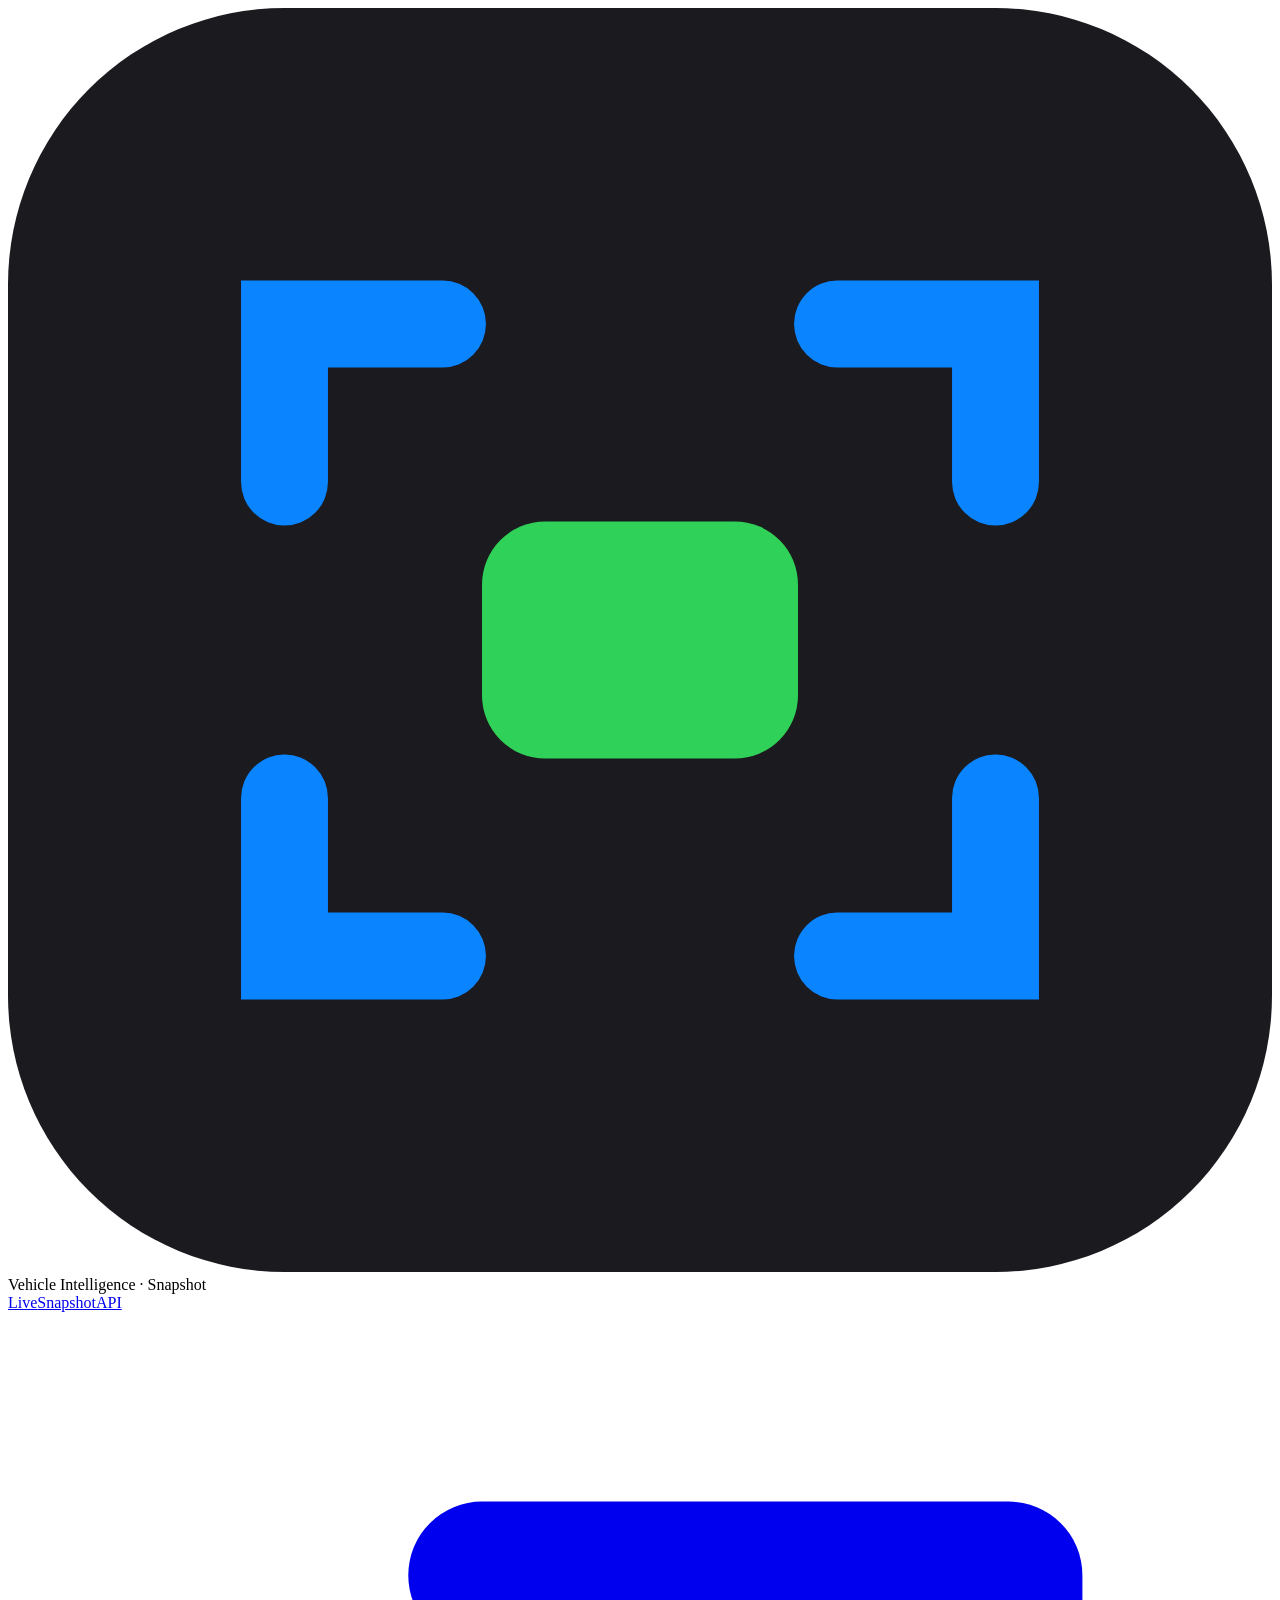
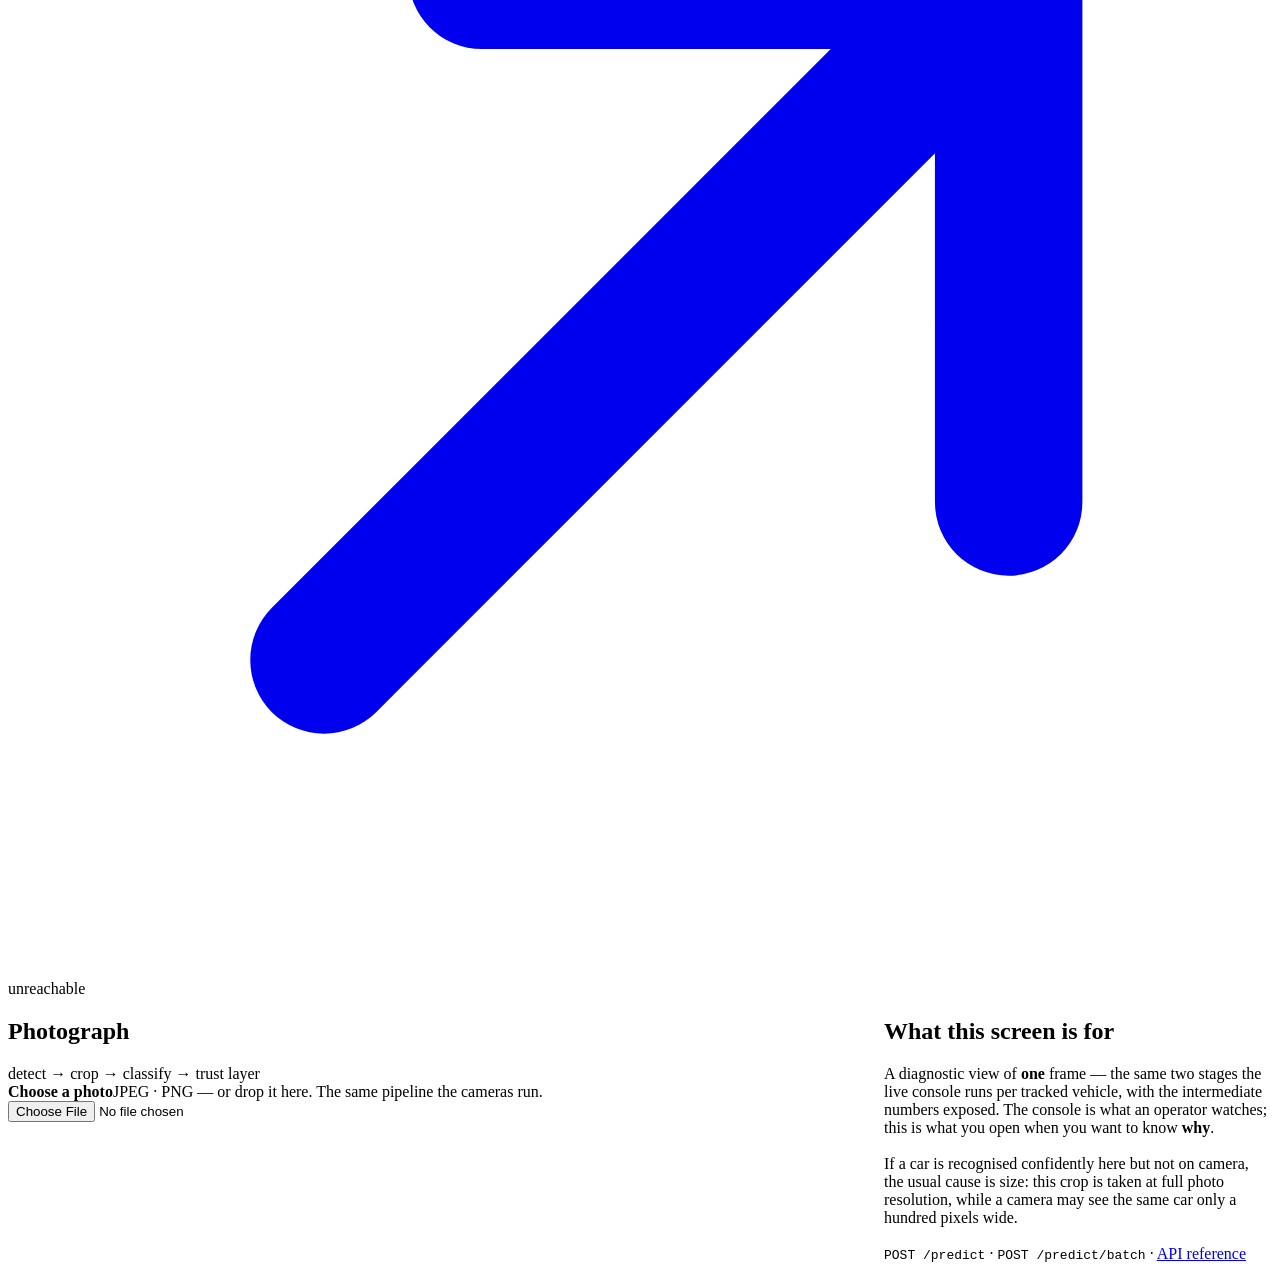
==== commit 7dfa73ce: "Open the API reference in a new tab /docs is a separate app (OpenAPI), not a third view of the conso" ====
--- a/service/static/index.html
+++ b/service/static/index.html
@@ -50,7 +50,7 @@
     <div class="n">Vehicle Intelligence <span>· Snapshot</span></div>
   </div>
   <div style="flex:1"></div>
-  <nav class="seg"><a href="/">Live</a><a href="/photo" aria-current="page">Snapshot</a><a href="/docs">API</a></nav>
+  <nav class="seg"><a href="/">Live</a><a href="/photo" aria-current="page">Snapshot</a><a href="/docs" target="_blank" rel="noopener">API<svg class="ext" viewBox="0 0 12 12" aria-hidden="true"><path d="M4.5 2.5h5v5M9.5 2.5 3 9" stroke="currentColor" stroke-width="1.4" fill="none" stroke-linecap="round" stroke-linejoin="round"/></svg></a></nav>
   <div style="flex:1"></div>
   <span class="tag"><i class="led" id="devLed"></i><span id="devTxt">connecting</span></span>
 </header>
@@ -110,7 +110,7 @@
           If a car is recognised confidently here but not on camera, the usual cause is size: this
           crop is taken at full photo resolution, while a camera may see the same car only a
           hundred pixels wide.<br><br>
-          <code>POST /predict</code> · <code>POST /predict/batch</code> · <a href="/docs">API</a></p>
+          <code>POST /predict</code> · <code>POST /predict/batch</code> · <a href="/docs" target="_blank" rel="noopener">API reference</a></p>
         </div>
       </section>
     </div>
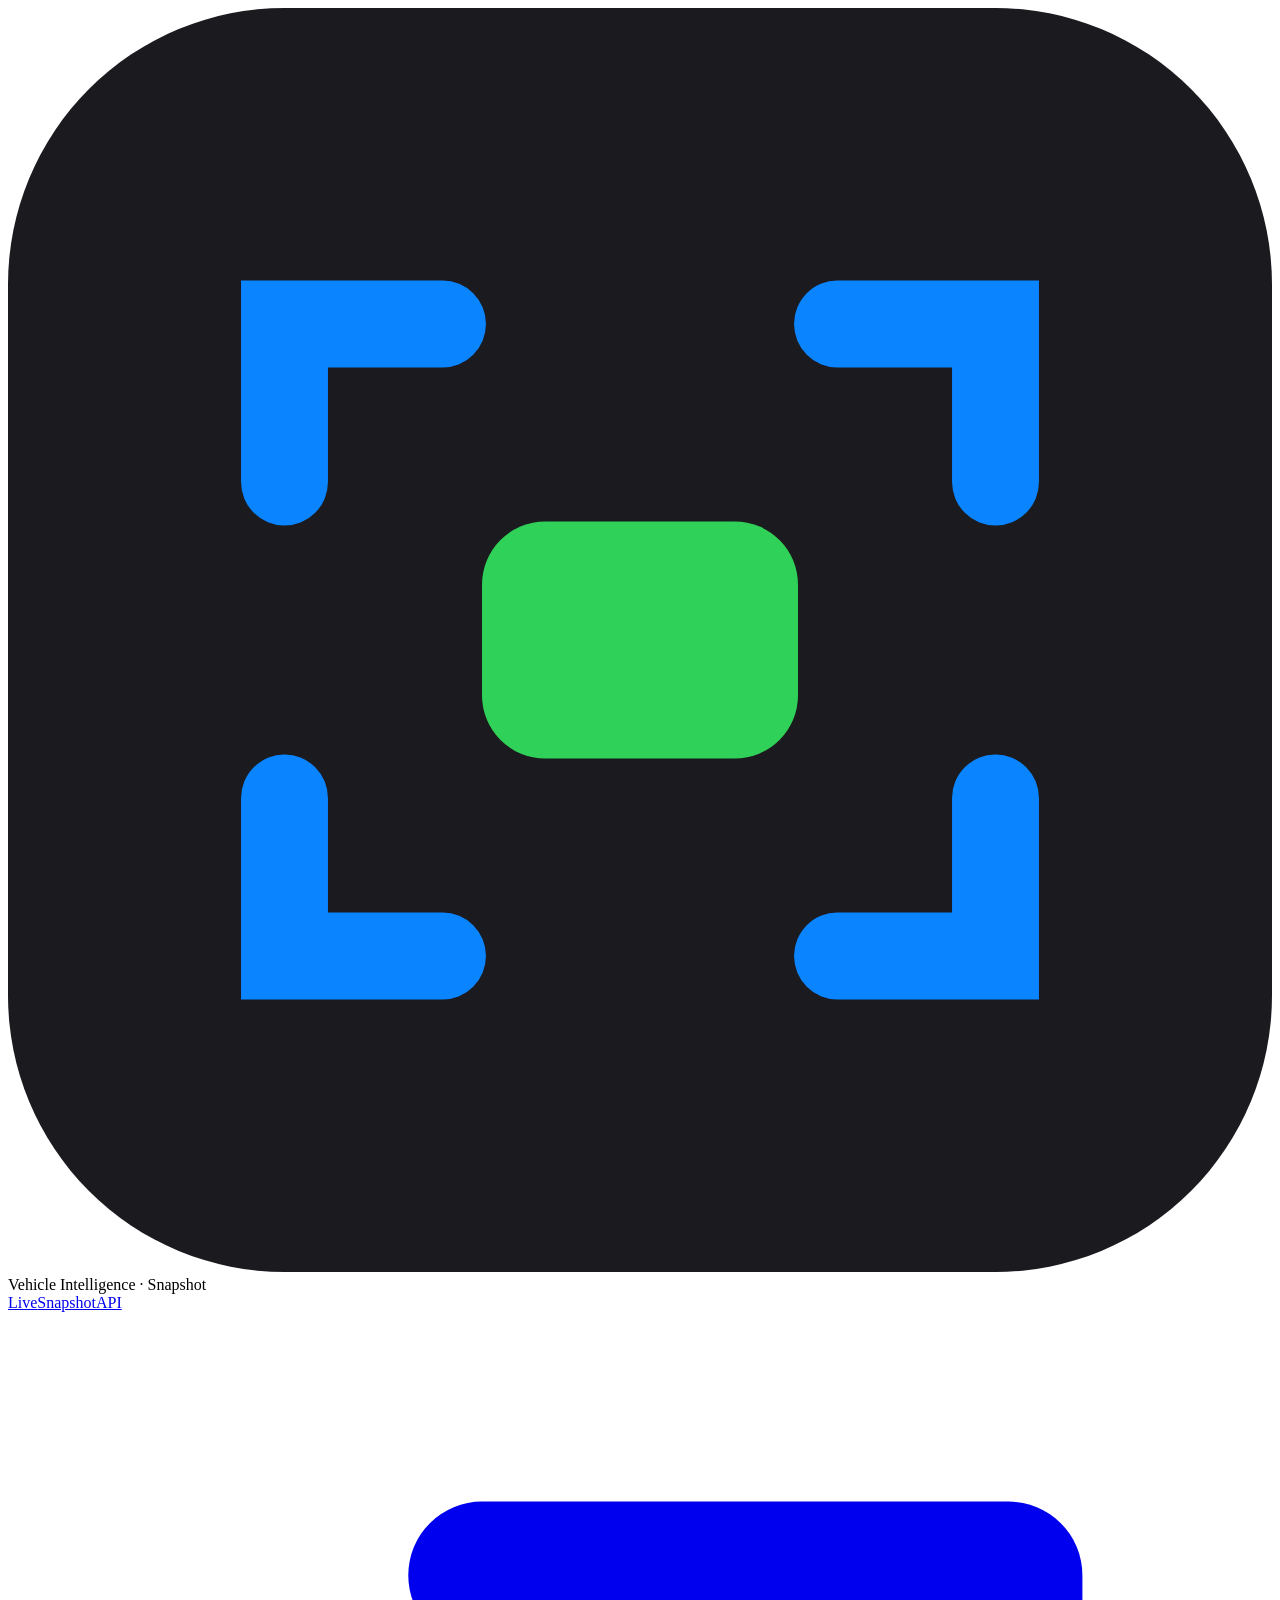
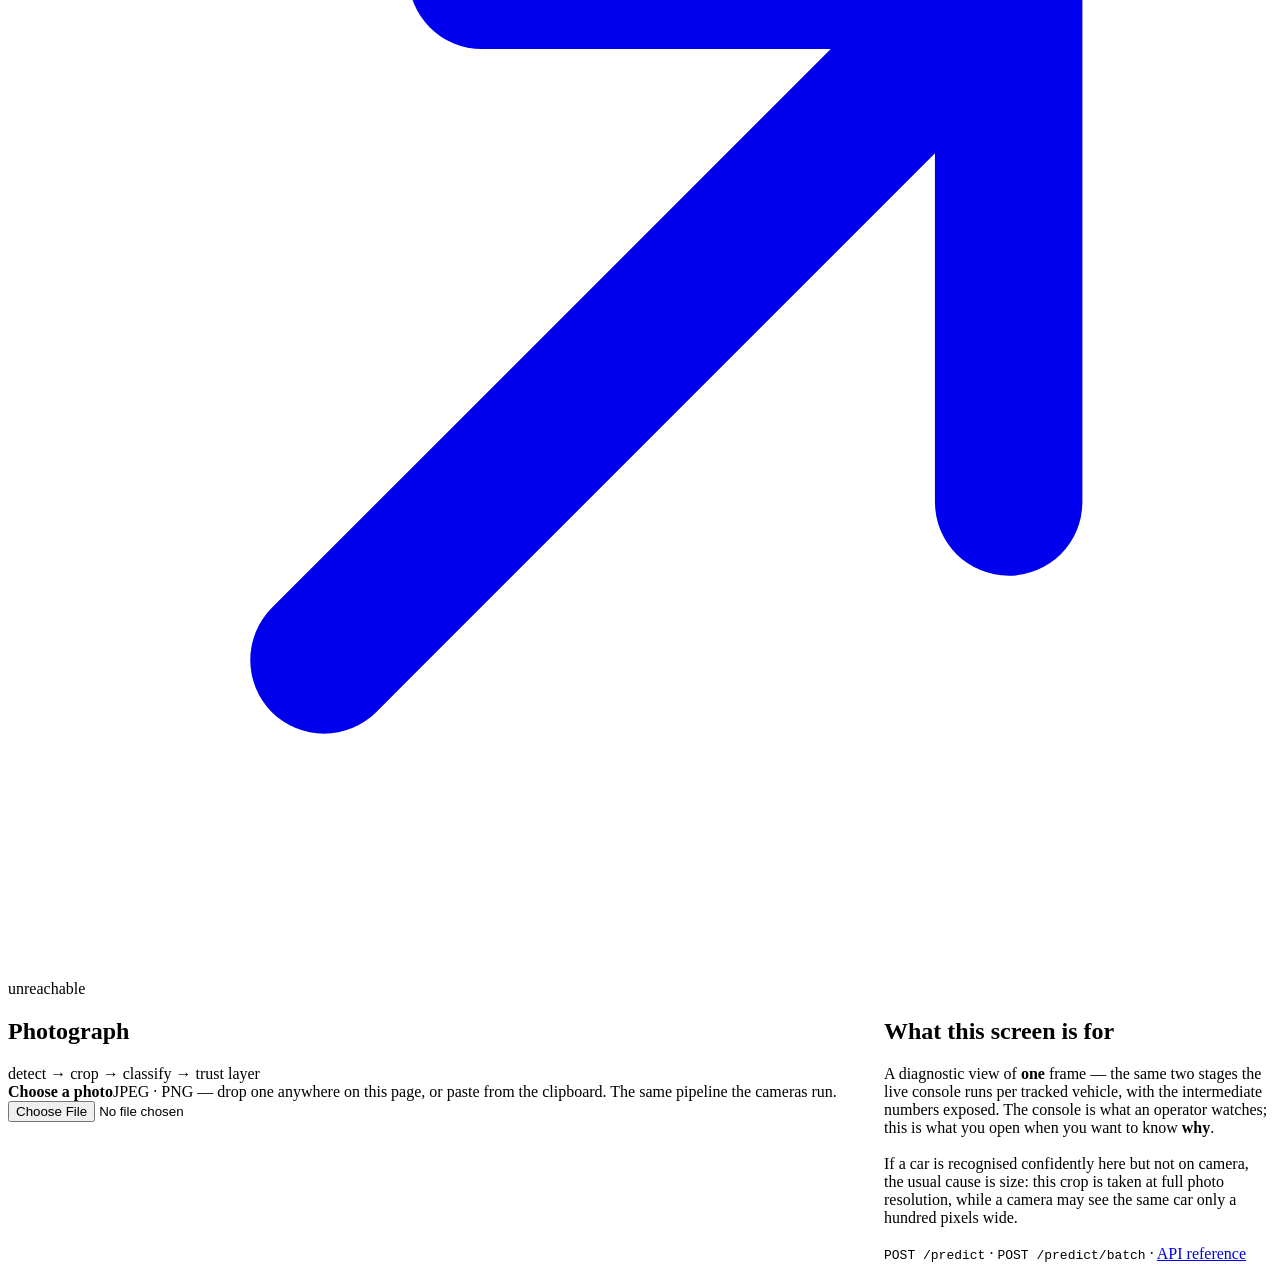
==== commit 3a133cb7: "Accept a dropped file anywhere on the window Both pages already took a drop, but only on a small das" ====
--- a/service/static/index.html
+++ b/service/static/index.html
@@ -6,6 +6,7 @@
 <title>Vehicle Intelligence — Snapshot</title>
 <link rel="icon" href="data:image/svg+xml,%3Csvg xmlns='http://www.w3.org/2000/svg' viewBox='0 0 32 32'%3E%3Crect width='32' height='32' rx='7' fill='%23141416'/%3E%3Cpath d='M7 12V8h4M25 12V8h-4M7 20v4h4M25 20v4h-4' stroke='%230a84ff' stroke-width='2.2' fill='none' stroke-linecap='round'/%3E%3Crect x='12' y='13' width='8' height='6' rx='1.6' fill='%2330d158'/%3E%3C/svg%3E">
 <link rel="stylesheet" href="/static/theme.css">
+<script src="/static/upload.js"></script>
 <style>
   .grid{display:grid;gap:16px;grid-template-columns:minmax(0,1fr) 388px}
   @media(max-width:1150px){.grid{grid-template-columns:minmax(0,1fr)}}
@@ -49,10 +50,10 @@
       <rect x="12" y="13" width="8" height="6" rx="1.6" fill="#30d158"/></svg>
     <div class="n">Vehicle Intelligence <span>· Snapshot</span></div>
   </div>
-  <div style="flex:1"></div>
   <nav class="seg"><a href="/">Live</a><a href="/photo" aria-current="page">Snapshot</a><a href="/docs" target="_blank" rel="noopener">API<svg class="ext" viewBox="0 0 12 12" aria-hidden="true"><path d="M4.5 2.5h5v5M9.5 2.5 3 9" stroke="currentColor" stroke-width="1.4" fill="none" stroke-linecap="round" stroke-linejoin="round"/></svg></a></nav>
-  <div style="flex:1"></div>
-  <span class="tag"><i class="led" id="devLed"></i><span id="devTxt">connecting</span></span>
+  <div class="barR">
+    <span class="tag"><i class="led" id="devLed"></i><span id="devTxt">connecting</span></span>
+  </div>
 </header>
 
 <div class="wrap">
@@ -62,8 +63,8 @@
         <div class="ch"><h2>Photograph</h2><div class="sp"></div>
           <span class="tag">detect → crop → classify → trust layer</span></div>
         <div class="cb">
-          <div class="drop" id="drop"><b>Choose a photo</b>JPEG · PNG — or drop it here.
-            The same pipeline the cameras run.</div>
+          <div class="drop" id="drop"><b>Choose a photo</b>JPEG · PNG — drop one anywhere on this
+            page, or paste from the clipboard. The same pipeline the cameras run.</div>
           <input type="file" id="file" accept="image/*">
           <div id="err"></div>
         </div>
@@ -139,13 +140,25 @@
   if(h.abstain_threshold) $("thrTag").textContent=`answers above ${(h.abstain_threshold*100).toFixed(1)}%`;
 }).catch(()=>$("devTxt").textContent="unreachable");
 
-const drop=$("drop");
-drop.onclick=()=>$("file").click();
-drop.addEventListener("dragover",e=>{e.preventDefault();drop.classList.add("over")});
-drop.addEventListener("dragleave",()=>drop.classList.remove("over"));
-drop.addEventListener("drop",e=>{e.preventDefault();drop.classList.remove("over");
-  const f=e.dataTransfer.files[0]; if(f&&f.type.startsWith("image/")) send(f);});
+$("drop").onclick=()=>$("file").click();
 $("file").onchange=e=>e.target.files[0]&&send(e.target.files[0]);
+
+installDrop({
+  accept: /^image\//,
+  extensions: /\.(jpe?g|png|webp|bmp|gif|tiff?)$/i,
+  title: "Drop to identify",
+  hint: "JPEG · PNG · WebP — one photo at a time",
+  onFile: f => send(f),
+});
+
+// Paste a screenshot straight in — the quickest path from someone's phone or a
+// camera review screen to a verdict.
+addEventListener("paste", e => {
+  const item = Array.from(e.clipboardData?.items || [])
+                    .find(i => i.type.startsWith("image/"));
+  const f = item?.getAsFile();
+  if (f) send(f);
+});
 
 if(!CanvasRenderingContext2D.prototype.roundRect){        // Firefox <112, older Safari
   CanvasRenderingContext2D.prototype.roundRect=function(x,y,w,h,r){
